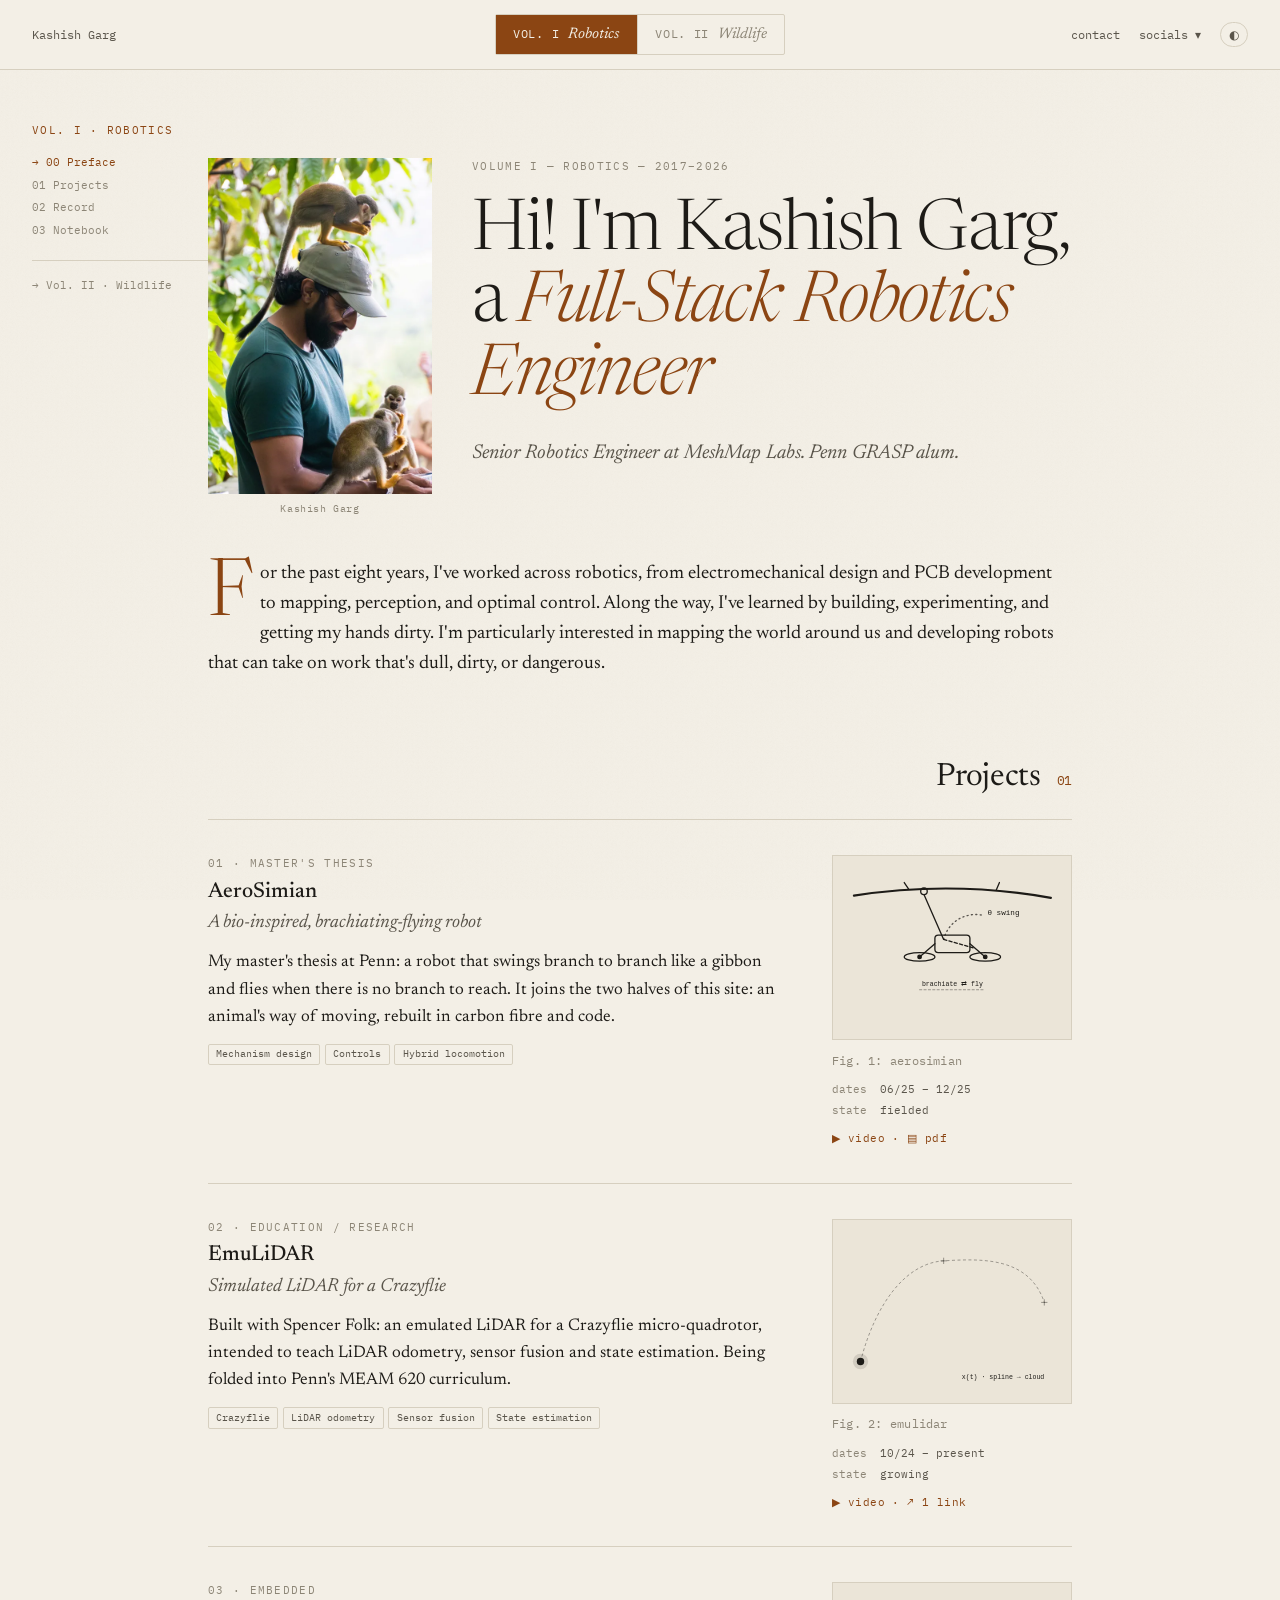
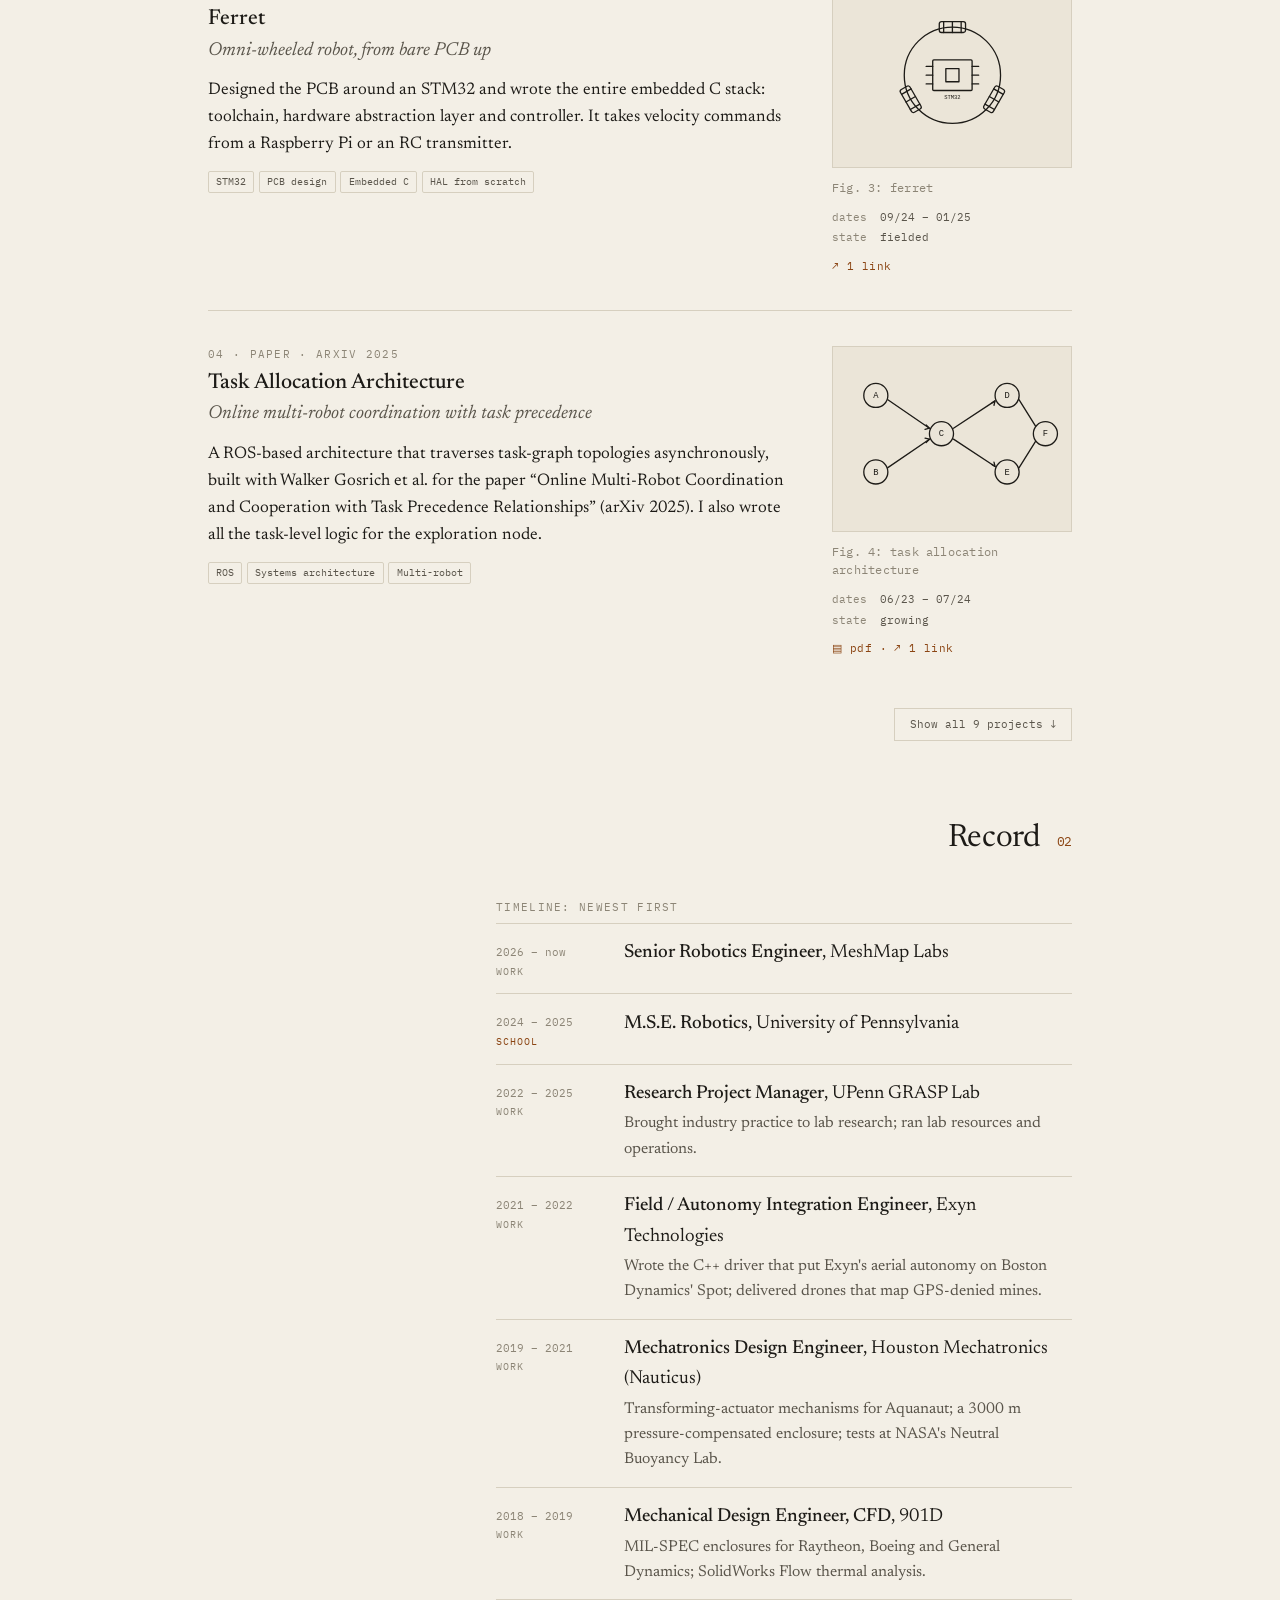
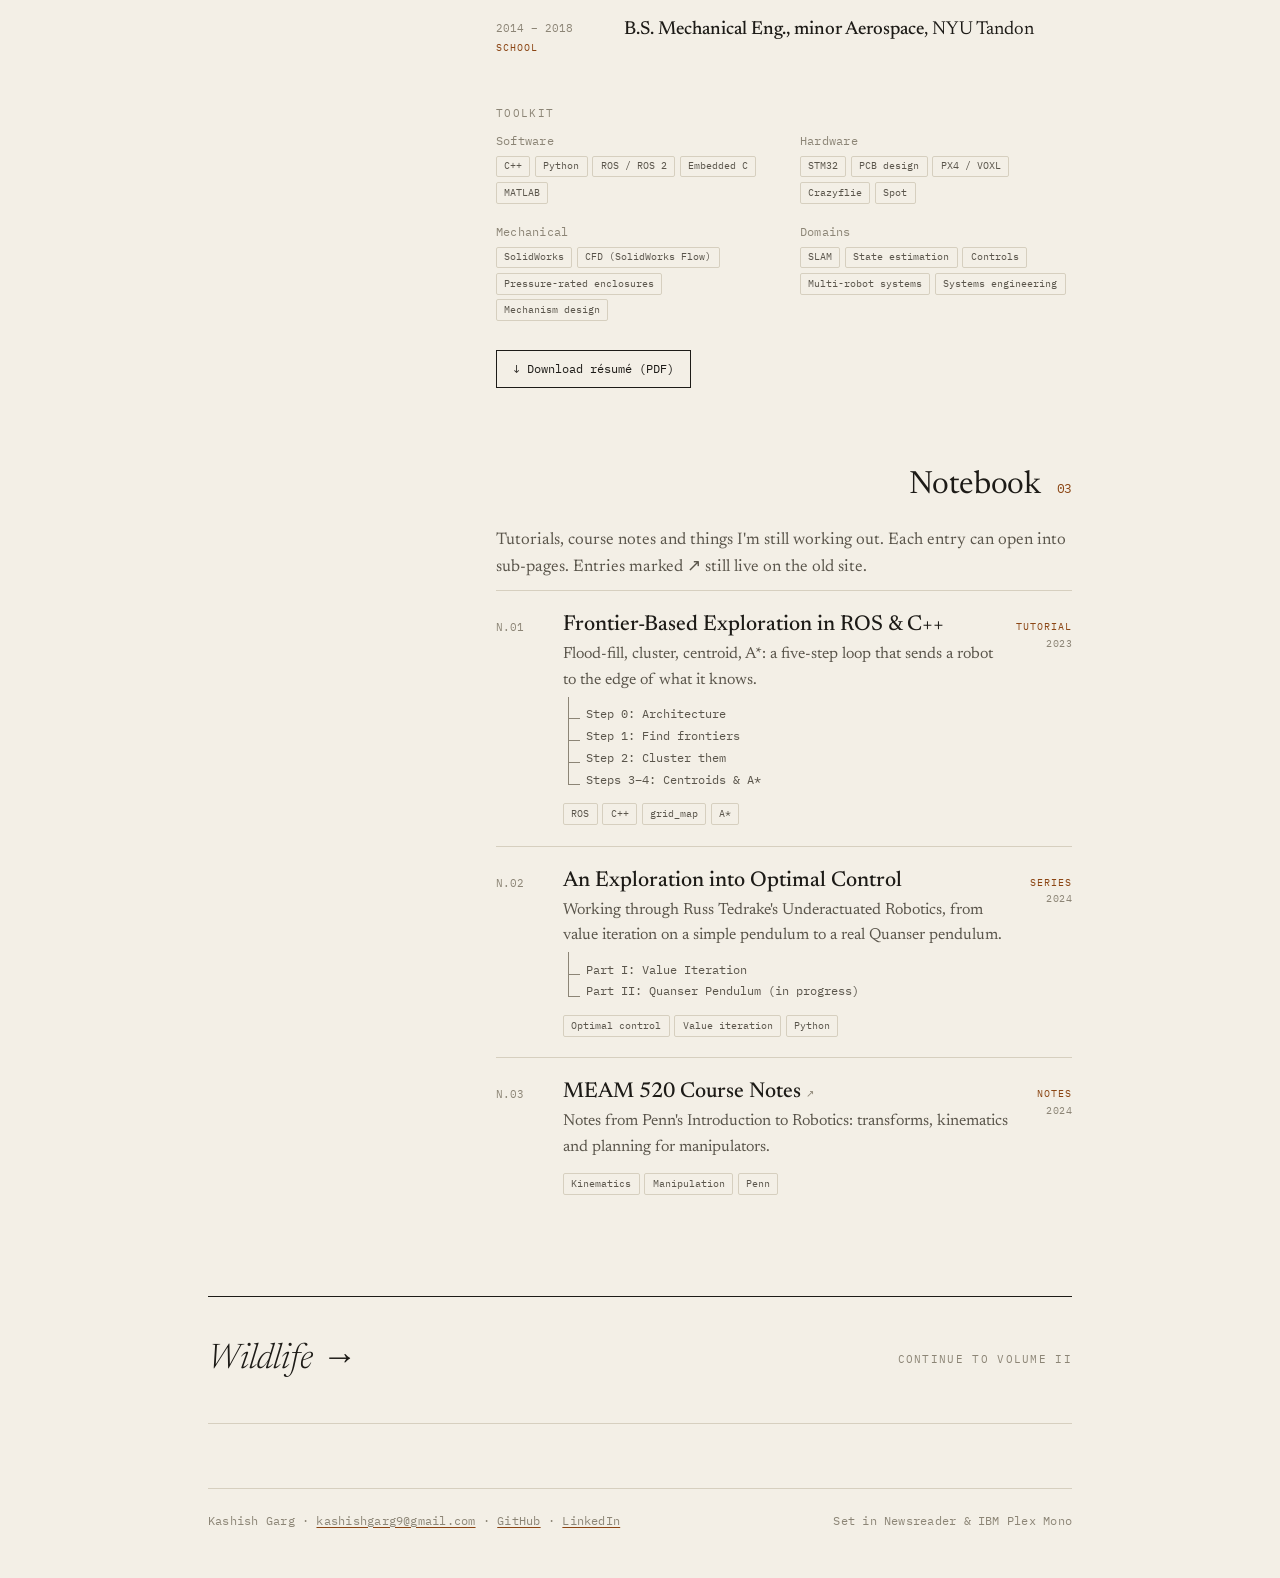
==== index.html @ 0d8c62fb "Add portfolio site Co-Authored-By: Claude Opus 5.5 <noreply@anthropic.com>" ====
<!doctype html>
<html lang="en">
<head>
<meta charset="utf-8">
<meta name="referrer" content="strict-origin-when-cross-origin">
<meta name="viewport" content="width=device-width, initial-scale=1">
<title>Kashish Garg</title>
<link rel="preconnect" href="https://fonts.googleapis.com">
<link href="https://fonts.googleapis.com/css2?family=Newsreader:ital,opsz,wght@0,6..72,300..600;1,6..72,300..500&family=IBM+Plex+Mono:wght@400;500&display=swap" rel="stylesheet">
<style>
:root{
  --paper:#f3efe6; --paper-2:#ebe5d8; --ink:#1d1b17; --ink-2:#5a554b; --ink-3:#8c8576; --rule:#d6cfbf;
  --brown:#8b4513; --teal:#113d3d; --acc:var(--brown);
  --serif:"Newsreader",Georgia,serif; --mono:"IBM Plex Mono",ui-monospace,monospace;
  --col:36rem; --margin:15rem;
}
@media (prefers-color-scheme:dark){:root:not([data-theme="light"]){
  --paper:#16150f; --paper-2:#1e1c16; --ink:#ebe5d6; --ink-2:#b0a894; --ink-3:#7a7362; --rule:#2f2c23; --brown:#c98a55; --teal:#2f7471;}}
:root[data-theme="dark"]{--paper:#16150f; --paper-2:#1e1c16; --ink:#ebe5d6; --ink-2:#b0a894; --ink-3:#7a7362; --rule:#2f2c23; --brown:#c98a55; --teal:#2f7471;}
body[data-vol="wildlife"]{--acc:var(--teal)}
*{box-sizing:border-box;margin:0;padding:0}
body{background:var(--paper);color:var(--ink);font-family:var(--serif);font-size:1.18rem;line-height:1.6;-webkit-font-smoothing:antialiased}
body::before{content:"";position:fixed;inset:0;pointer-events:none;opacity:.35;mix-blend-mode:multiply;z-index:0;
  background-image:url("data:image/svg+xml,%3Csvg xmlns='http://www.w3.org/2000/svg' width='160' height='160'%3E%3Cfilter id='n'%3E%3CfeTurbulence baseFrequency='.8' numOctaves='3'/%3E%3CfeColorMatrix values='0 0 0 0 .4 0 0 0 0 .35 0 0 0 0 .25 0 0 0 .12 0'/%3E%3C/filter%3E%3Crect width='100%25' height='100%25' filter='url(%23n)'/%3E%3C/svg%3E")}
a{color:inherit;text-decoration-color:var(--acc);text-underline-offset:.18em;text-decoration-thickness:1px}
a:hover{color:var(--acc)}
button{font:inherit;color:inherit}
.mono{font-family:var(--mono);font-size:.72rem;letter-spacing:.02em;color:var(--ink-3)}
.cap{font-family:var(--mono);font-size:.68rem;text-transform:uppercase;letter-spacing:.12em;color:var(--ink-3)}

/* masthead + volume switch */
.mast{position:sticky;top:0;z-index:10;background:var(--paper);display:grid;grid-template-columns:1fr auto 1fr;align-items:center;padding:.9rem 2rem;border-bottom:1px solid var(--rule);font-family:var(--mono);font-size:.72rem;color:var(--ink-2)}
.mast .r{justify-self:end;display:flex;gap:1.2rem;align-items:center}
.mast a{text-decoration:none}
.vols{display:flex;border:1px solid var(--rule);border-radius:2px}
.vols button{background:none;border:0;cursor:pointer;padding:.45rem 1.1rem;font-family:var(--mono);font-size:.72rem;letter-spacing:.06em;color:var(--ink-3);display:flex;gap:.55rem;align-items:baseline}
.vols button+button{border-left:1px solid var(--rule)}
.vols button i{font-family:var(--serif);font-style:italic;font-size:.95rem;letter-spacing:0}
.vols button.on[data-v="robotics"]{background:var(--brown);color:var(--paper)}
.vols button.on[data-v="wildlife"]{background:var(--teal);color:var(--paper)}
.socials{position:relative}
.socials summary{list-style:none;cursor:pointer;user-select:none}
.socials summary::-webkit-details-marker{display:none}
.socials summary i{font-style:normal;display:inline-block;transition:transform .2s}
.socials[open] summary i{transform:rotate(180deg)}
.socials summary:hover,.socials[open] summary{color:var(--acc)}
.socials .menu{position:absolute;right:0;top:calc(100% + .7rem);min-width:10.5rem;background:var(--paper);border:1px solid var(--ink);box-shadow:3px 3px 0 var(--acc);padding:.3rem 0;z-index:20;animation:drop .16s ease-out}
.socials .menu a{display:flex;justify-content:space-between;gap:1rem;padding:.45rem .9rem;color:var(--ink-2)}
.socials .menu a span{color:var(--acc)}
.sociaeightenu a:hover{background:var(--paper-2);color:var(--ink)}
@keyframes drop{from{opacity:0;transform:translateY(-4px)}to{opacity:1;transform:none}}
.theme{background:none;border:1px solid var(--rule);color:var(--ink-2);padding:.15rem .5rem;border-radius:99px;cursor:pointer}

/* page: each volume is its own grid.
   Vol. II (wildlife) is left-anchored:  [ · | column | margin | · ]
   Vol. I (robotics) mirrors it:         [ · | margin | column | · ]
   On ultra-wide screens the two sit side by side as a spread (see the min-width:2400px block). */
.page{position:relative;z-index:1}
.vol{display:grid;column-gap:3rem;padding:0 2rem;align-content:start}
.vol.w{--acc:var(--teal);grid-template-columns:1fr var(--col) var(--margin) 1fr}
.vol.r{--acc:var(--brown);grid-template-columns:1fr var(--margin) var(--col) 1fr}
.vol.w>*{grid-column:2}
.vol.r>*{grid-column:3}
.vol>.wide{grid-column:2 / 4}
body[data-vol="robotics"] .vol.w, body[data-vol="wildlife"] .vol.r{display:none}
.colw{max-width:var(--col)}
/* mirroring for Vol. I */
.vol.r .hero{text-align:right}
.vol.r .hero .dek{margin-left:auto}
.vol.r .hero .meta{justify-content:flex-end}
.vol.r h2{flex-direction:row-reverse}
.vol.r .sn{left:auto;right:calc(100% + 3rem);text-align:right}
.vol.r .colw{margin-left:auto}
.vol.r .toggle-more{display:block;margin-left:auto}
.vol.r .cross{flex-direction:row-reverse}
.spread-label{display:none}

.toc{position:fixed;top:7.5rem;width:11rem;font-family:var(--mono);font-size:.7rem;line-height:2;color:var(--ink-3);z-index:2}
.toc-r{--acc:var(--brown);left:2rem}
.toc-w{--acc:var(--teal);left:2rem}
body[data-vol="robotics"] .toc-w, body[data-vol="wildlife"] .toc-r{display:none}
.toc .cap{margin-bottom:.6rem;color:var(--acc)}
.toc a{text-decoration:none;display:block}
.toc a.on{color:var(--acc)}
.toc a.on::before{content:"→ "}
.toc .alt{margin-top:1.2rem;padding-top:.8rem;border-top:1px solid var(--rule)}

header.hero{padding:5.5rem 0 2.6rem}
.hero h1{font-weight:300;font-size:clamp(2.6rem,5.6vw,4.4rem);line-height:1.03;letter-spacing:-.02em}
.hero h1 em{font-style:italic;color:var(--acc)}
.hero .dek{margin-top:1.4rem;color:var(--ink-2);font-size:1.25rem;font-style:italic;max-width:32rem}
.hero .meta{margin-top:1.8rem;display:flex;gap:.4rem 2rem;flex-wrap:wrap}
.vol .hero .dek{max-width:none}
/* Wildlife emblem: transparent ink drawing; inverted to light ink in dark mode */
.hero.has-mark{display:grid;grid-template-columns:minmax(0,1fr) 14rem;column-gap:2.5rem;align-items:end}
.hero.has-mark>*{grid-column:1}
.hero .mark{grid-column:2;grid-row:1 / span 5;align-self:center;display:flex;flex-direction:column;align-items:center;gap:.4rem;text-decoration:none}
.hero .mark img{display:block;width:100%;height:auto;transition:transform .5s cubic-bezier(.2,.8,.2,1)}
.hero .mark:hover img{transform:translateY(-4px) rotate(-1.5deg)}
/* Vol. I mirrors it: portrait on the left */
.vol.r .hero.has-mark{grid-template-columns:14rem minmax(0,1fr)}
.vol.r .hero.has-mark>*{grid-column:2}
.vol.r .hero .mark{grid-column:1}
.vol.r .hero .mark:hover img{transform:translateY(-4px) rotate(1.5deg)}
/* Hug the portrait so the image→text gap matches Vol. II (right-aligned text left a wide hole) */
.vol.r .hero.has-mark{text-align:left}
.vol.r .hero.has-mark .meta{justify-content:flex-start}
.vol.r .hero.has-mark .dek{margin-left:0}
.hero .mark .portrait{width:100%;aspect-ratio:560/840;object-fit:cover}
.hero .mark span{font-family:var(--mono);font-size:.64rem;letter-spacing:.06em;color:var(--ink-3)}
.hero .mark:hover span{color:var(--acc)}
/* dark mode swaps in the light-on-black render (black baked out to transparency) */
.hero .mark .m-dark{display:none}
:root[data-theme="dark"] .hero .mark .m-light{display:none}
:root[data-theme="dark"] .hero .mark .m-dark{display:block}
@media (prefers-color-scheme:dark){
  :root:not([data-theme="light"]) .hero .mark .m-light{display:none}
  :root:not([data-theme="light"]) .hero .mark .m-dark{display:block}}

section{padding-top:4.5rem}
h2{font-weight:400;font-size:2rem;letter-spacing:-.01em;margin-bottom:1rem;display:flex;gap:1rem;align-items:baseline}
h2 .n{font-family:var(--mono);font-size:.8rem;color:var(--acc)}
h3{font-weight:500;font-size:1.35rem;line-height:1.25}
.intro{color:var(--ink-2);font-size:1.05rem;max-width:var(--col);margin-bottom:.6rem}
.lede::first-letter{float:left;font-size:4.2em;line-height:.82;padding:.06em .08em 0 0;font-weight:300;color:var(--acc)}
.sn-wrap{position:relative}
.sn-wrap+.sn-wrap{margin-top:1rem}
.sn{position:absolute;left:calc(100% + 3rem);top:.3rem;width:var(--margin);font-family:var(--mono);font-size:.7rem;line-height:1.55;color:var(--ink-2)}
.sn b{color:var(--acc);font-weight:500}
sup.r{font-family:var(--mono);font-size:.62rem;color:var(--acc);margin-left:1px}

/* projects */
.entry{display:grid;grid-template-columns:var(--col) var(--margin);column-gap:3rem;padding:2.2rem 0;border-top:1px solid var(--rule)}
.entry .fig{color:var(--ink);background:var(--paper-2);border:1px solid var(--rule);padding:.6rem;aspect-ratio:10/7}
.entry .fig svg{width:100%;height:100%}
.entry .sub{font-style:italic;color:var(--ink-2);margin:.15rem 0 .7rem}
.entry p{font-size:1.06rem}
.chips{display:flex;flex-wrap:wrap;gap:.3rem;margin-top:.8rem}
.chips span{font-family:var(--mono);font-size:.64rem;border:1px solid var(--rule);padding:.1rem .45rem;border-radius:2px;color:var(--ink-2)}
.entry .side{display:flex;flex-direction:column;gap:.7rem}
dl.kv{font-family:var(--mono);font-size:.68rem;display:grid;grid-template-columns:auto 1fr;gap:.2rem .8rem;color:var(--ink-2)}
dl.kv dt{color:var(--ink-3)}
.more{display:none}
.entries.collapsed .entry:nth-child(n+5){display:none}
.toggle-more{margin-top:1rem;background:none;border:1px solid var(--rule);padding:.4rem .9rem;cursor:pointer;font-family:var(--mono);font-size:.7rem;color:var(--ink-2)}
.toggle-more:hover{border-color:var(--acc);color:var(--acc)}


/* project split view */
.proj{display:grid;grid-template-columns:minmax(0,1fr) 0fr;column-gap:0;transition:grid-template-columns .45s cubic-bezier(.2,.8,.2,1),column-gap .45s}
.entry{cursor:pointer;position:relative;transition:padding .3s}
.entry:hover h3{color:var(--acc)}
.entry:focus-visible{outline:2px solid var(--acc);outline-offset:4px}
.has{font-family:var(--mono);font-size:.66rem;color:var(--acc);letter-spacing:.04em}
.open-hint{font-family:var(--mono);font-size:.64rem;color:var(--ink-3);margin-top:.9rem;opacity:0;transition:opacity .2s}
.entry:hover .open-hint{opacity:1}
.viewer{display:none}
/* expand into the right gutter, never the left one where the fixed TOC sits */
section.split{grid-column:2 / 5 !important}
.split .proj{grid-template-columns:21rem minmax(0,1fr);column-gap:3rem}
.split .entries .entry{display:block!important;grid-template-columns:none;padding:.95rem 0 .95rem 1rem;border-left:2px solid transparent;margin-left:-1rem}
.split .entry .side,.split .entry p,.split .entry .chips,.split .entry .open-hint{display:none}
.split .entry h3{font-size:1.08rem}
.split .entry .sub{font-size:.95rem;margin:.05rem 0 0}
.split .entry.on{border-left-color:var(--acc);background:linear-gradient(90deg,var(--paper-2),transparent 85%)}
.split .entry.on h3{color:var(--acc)}
.split .entry.on p{display:block;font-size:.95rem;margin-top:.6rem;color:var(--ink-2)}
.split + .toggle-more,.split .toggle-more{display:none}
.split .viewer{display:block;position:sticky;top:5rem;align-self:start;max-height:calc(100vh - 6rem);overflow:auto;animation:slidein .45s cubic-bezier(.2,.8,.2,1)}
@keyframes slidein{from{opacity:0;transform:translateX(2rem)}to{opacity:1;transform:none}}
.v-head{display:flex;justify-content:space-between;align-items:flex-start;gap:1rem;padding-bottom:.8rem;border-bottom:1px solid var(--ink)}
.v-head h3{font-size:1.9rem;font-weight:300;letter-spacing:-.01em;margin-top:.2rem}
.v-x{background:none;border:1px solid var(--rule);cursor:pointer;font-family:var(--mono);font-size:.68rem;color:var(--ink-2);padding:.3rem .7rem;white-space:nowrap}
.v-x:hover{border-color:var(--acc);color:var(--acc)}
.v-tabs{display:flex;gap:.3rem;margin:1rem 0 .6rem}
.v-tabs button{background:none;border:1px solid var(--rule);padding:.25rem .8rem;cursor:pointer;font-family:var(--mono);font-size:.68rem;color:var(--ink-2)}
.v-tabs button.on{background:var(--acc);border-color:var(--acc);color:var(--paper)}
.v-frame{margin-top:1rem;background:#0d0c0a;border:1px solid var(--rule);aspect-ratio:16/9;position:relative}
.v-frame.doc{aspect-ratio:auto;height:min(78vh,62rem);background:var(--paper-2)}
.v-frame iframe{position:absolute;inset:0;width:100%;height:100%;border:0}
.v-poster{position:absolute;inset:0;background-size:cover;background-position:center;display:flex;align-items:center;justify-content:center;text-decoration:none}
.v-poster span{font-family:var(--mono);font-size:.75rem;background:rgba(0,0,0,.75);color:#fff;padding:.6rem 1rem}
.v-poster:hover span{background:var(--acc)}
.v-cap{display:flex;justify-content:space-between;gap:1rem;margin-top:.5rem}
.v-cap a{white-space:nowrap}
.v-fig{margin-top:1rem;background:var(--paper-2);border:1px solid var(--rule);padding:2rem;color:var(--ink);aspect-ratio:16/10}
.v-fig svg{width:100%;height:100%}
.v-empty{font-style:italic;color:var(--ink-3);font-size:1rem;margin-top:.6rem}
.v-links{display:flex;flex-wrap:wrap;gap:.4rem;margin-top:1.2rem}
.v-links a{font-family:var(--mono);font-size:.7rem;text-decoration:none;border:1px solid var(--ink);padding:.35rem .8rem}
.v-links a:hover{background:var(--ink);color:var(--paper)}
.v-meta{margin-top:1.2rem;display:grid;grid-template-columns:repeat(3,minmax(0,1fr));gap:1rem;border-top:1px solid var(--rule);padding-top:.8rem}
.v-meta .chips{margin-top:.3rem}
.v-nav{display:flex;justify-content:space-between;margin-top:1.4rem;padding-top:.8rem;border-top:1px solid var(--rule)}
.v-nav button{background:none;border:0;cursor:pointer;font-family:var(--mono);font-size:.7rem;color:var(--ink-2)}
.v-nav button:hover{color:var(--acc)}
/* project figures: photo variant + hover animation */
.entry .fig{transition:border-color .3s}
.entry:hover .fig{border-color:var(--acc)}
.v-photo{margin-top:1.4rem}
.v-photo img{display:block;width:100%;max-width:34rem;margin:0 auto}
.fig svg *,.v-fig svg *{transition:stroke .3s,fill .3s,fill-opacity .3s,opacity .3s}
.fig svg [class*="k-"],.v-fig svg [class*="k-"]{transform-box:view-box}
.fig svg .k-rotor,.v-fig svg .k-rotor,.fig svg .k-cloud,.v-fig svg .k-cloud{transform-box:fill-box;transform-origin:center}
.fig svg .k-fly,.v-fig svg .k-fly{transform-origin:0 0;offset-distance:0%}
.fig svg .ov,.v-fig svg .ov{opacity:0}
:is(.entry:hover .fig,.entry:focus-visible .fig,.v-fig) .a{stroke:var(--acc)}
:is(.entry:hover .fig,.entry:focus-visible .fig,.v-fig) .af{fill:var(--acc)}
:is(.entry:hover .fig,.entry:focus-visible .fig,.v-fig) .ov{opacity:1}
:is(.entry:hover .fig,.entry:focus-visible .fig,.v-fig) .rays{opacity:1}
:is(.entry:hover .fig,.entry:focus-visible .fig,.v-fig) .k-swing{animation:k-swing 1.8s ease-in-out infinite alternate}
:is(.entry:hover .fig,.entry:focus-visible .fig,.v-fig) .k-spin{animation:k-spin 6s linear infinite}
:is(.entry:hover .fig,.entry:focus-visible .fig,.v-fig) .k-bob{animation:k-bob 1.3s ease-in-out infinite alternate}
:is(.entry:hover .fig,.entry:focus-visible .fig,.v-fig) .k-rotor{animation:k-rotor .12s linear infinite alternate}
:is(.entry:hover .fig,.entry:focus-visible .fig,.v-fig) .k-march{animation:k-march .9s linear infinite}
:is(.entry:hover .fig,.entry:focus-visible .fig,.v-fig) .k-draw{stroke-dasharray:var(--len);animation:k-draw .8s ease-out var(--d,0s) both}
:is(.entry:hover .fig,.entry:focus-visible .fig,.v-fig) .k-node{animation:k-node .3s ease var(--d,0s) both}
:is(.entry:hover .fig,.entry:focus-visible .fig,.v-fig) .k-pulse{animation:k-pulse .9s ease-in-out var(--d,0s) infinite alternate}
:is(.entry:hover .fig,.entry:focus-visible .fig,.v-fig) .k-step{animation:k-step .9s ease-in-out var(--d,0s) infinite alternate}
:is(.entry:hover .fig,.entry:focus-visible .fig,.v-fig) .k-curl{animation:k-curl 1.6s ease-in-out var(--d,0s) infinite alternate}
:is(.entry:hover .fig,.entry:focus-visible .fig,.v-fig) .k-fly{animation:k-fly 4.5s cubic-bezier(.45,.05,.55,.95) infinite}
:is(.entry:hover .fig,.entry:focus-visible .fig,.v-fig) .k-trace{stroke-dasharray:100;animation:k-trace 4.5s cubic-bezier(.45,.05,.55,.95) infinite}
:is(.entry:hover .fig,.entry:focus-visible .fig,.v-fig) .k-cloud{animation:k-cloud 4.5s ease-out var(--d,0s) infinite both}
@keyframes k-swing{from{transform:rotate(-11deg)}to{transform:rotate(11deg)}}
@keyframes k-spin{to{transform:rotate(360deg)}}
@keyframes k-bob{from{transform:translateY(3px)}to{transform:translateY(-5px)}}
@keyframes k-rotor{from{transform:scaleX(1)}to{transform:scaleX(.4)}}
@keyframes k-march{to{stroke-dashoffset:-20}}
@keyframes k-draw{from{stroke-dashoffset:var(--len)}to{stroke-dashoffset:0}}
@keyframes k-node{to{fill:var(--acc);fill-opacity:.16}}
@keyframes k-pulse{from{fill-opacity:.2}to{fill-opacity:.95}}
@keyframes k-step{from{transform:rotate(-13deg)}to{transform:rotate(13deg)}}
@keyframes k-fly{0%{offset-distance:0%}48%,100%{offset-distance:100%}}
@keyframes k-trace{0%{stroke-dashoffset:100;opacity:1}48%,90%{stroke-dashoffset:0;opacity:1}100%{stroke-dashoffset:0;opacity:0}}
@keyframes k-cloud{0%,50%{opacity:0;transform:scale(.4)}58%,90%{opacity:1;transform:scale(1)}100%{opacity:0;transform:scale(1)}}
@keyframes k-curl{0%,15%{transform:scaleY(1)}70%,100%{transform:scaleY(.5)}}
@media (prefers-reduced-motion:reduce){.fig svg [class*="k-"],.v-fig svg [class*="k-"]{animation:none!important}}

/* record */
.cv{list-style:none}
.cv li{border-top:1px solid var(--rule)}
.cv .row{display:grid;grid-template-columns:7rem 1fr;gap:1rem;padding:.9rem .6rem .9rem 0;text-decoration:none;color:inherit;transition:background .15s,padding .2s}
.cv a.row{cursor:none}
.cv a.row:hover{background:var(--paper-2);padding-left:.6rem;padding-right:0}
.cv a.row:hover b{color:var(--acc)}
.cv a.row:focus-visible{outline:2px solid var(--acc);outline-offset:2px}
.go{position:fixed;left:0;top:0;z-index:30;pointer-events:none;opacity:0;transition:opacity .12s;
  --acc:var(--brown);margin:-1.05rem 0 0 1.1rem;padding:.42rem .75rem;background:var(--paper);color:var(--ink);border:1px solid var(--ink);
  box-shadow:3px 3px 0 var(--acc);font-family:var(--mono);font-size:.68rem;letter-spacing:.06em;text-transform:uppercase;white-space:nowrap}
.go b{color:var(--acc);font-weight:500;margin-left:.35rem}
.go.on{opacity:1}
@media (hover:none){.go{display:none}.cv a.row{cursor:pointer}}
.cv .w{font-family:var(--mono);font-size:.7rem;color:var(--ink-3);padding-top:.35rem}
.cv .tt{display:block;font-size:.6rem;text-transform:uppercase;letter-spacing:.1em;margin-top:.1rem}
.cv li.school .tt{color:var(--acc)}
.cv b{font-weight:500}
.cv p{font-size:.98rem;color:var(--ink-2);margin-top:.15rem}
.cv-h{margin:2.2rem 0 .4rem}
.skills{display:grid;grid-template-columns:repeat(2,minmax(0,1fr));gap:1.2rem 2rem;margin-top:.6rem}
.skills .chips{margin-top:.35rem}
.dl{display:inline-flex;gap:.6rem;align-items:center;margin-top:1.8rem;font-family:var(--mono);font-size:.72rem;text-decoration:none;border:1px solid var(--ink);padding:.55rem 1rem}
.dl:hover{background:var(--ink);color:var(--paper)}

/* notebook */
.notes{list-style:none;counter-reset:n}
.note{padding:1.3rem 0;border-top:1px solid var(--rule);display:grid;grid-template-columns:3.2rem minmax(0,1fr) auto;gap:0 1rem}
.note .no{font-family:var(--mono);font-size:.7rem;color:var(--ink-3);padding-top:.45rem}
.note h3 a{text-decoration:none}
.note h3 a:hover{text-decoration:underline}
.note .dek{font-size:1rem;color:var(--ink-2);margin-top:.2rem}
.note .k{font-family:var(--mono);font-size:.64rem;text-transform:uppercase;letter-spacing:.1em;color:var(--acc);text-align:right;padding-top:.45rem;white-space:nowrap}
.note .k span{display:block;color:var(--ink-3);letter-spacing:.04em}
.note.draft h3{color:var(--ink-3)}
.note.draft .k{color:var(--ink-3)}
.sublinks{list-style:none;margin-top:.6rem;font-family:var(--mono);font-size:.72rem;line-height:1.9}
.sublinks li{padding-left:1.4rem;position:relative;color:var(--ink-2)}
.sublinks li::before{content:"";position:absolute;left:.3rem;top:-.4rem;height:1.35rem;width:.7rem;border-left:1px solid var(--ink-3);border-bottom:1px solid var(--ink-3)}
.sublinks a{text-decoration:none}
.sublinks a:hover{text-decoration:underline}
.ext{font-size:.62rem;color:var(--ink-3);margin-left:.3rem}

/* highlights subsections + video */
.subsec{font-weight:400;font-size:1.35rem;margin:2rem 0 .2rem;display:flex;gap:.7rem;align-items:baseline}
.subsec .n{font-family:var(--mono);font-size:.7rem;color:var(--acc)}
.vol.r .subsec{flex-direction:row-reverse}
.vids{display:grid;gap:1rem;margin:1rem 0 1.4rem}
.vids.two{grid-template-columns:1fr 1fr}
.vid{margin:0}
.vposter,.vframe{position:relative;display:block;width:100%;aspect-ratio:16/9;padding:0;border:0;background:#0d0c0a;overflow:hidden}
.vposter{cursor:pointer}
.vposter img{width:100%;height:100%;object-fit:cover;display:block;transition:transform .5s ease,opacity .3s}
.vposter:hover img{transform:scale(1.03);opacity:.9}
.vposter .play{position:absolute;left:50%;top:50%;transform:translate(-50%,-50%);width:4.2rem;height:4.2rem;border-radius:50%;background:var(--paper);color:var(--acc);display:flex;align-items:center;justify-content:center;font-size:1.3rem;padding-left:.25rem;box-shadow:0 6px 24px rgba(0,0,0,.35);transition:transform .2s,background .2s,color .2s}
.vposter:hover .play{transform:translate(-50%,-50%) scale(1.08);background:var(--acc);color:var(--paper)}
.vposter:focus-visible{outline:2px solid var(--acc);outline-offset:3px}
.vframe iframe{position:absolute;inset:0;width:100%;height:100%;border:0}
.vid figcaption{display:flex;justify-content:space-between;gap:1rem;padding-top:.55rem;border-top:1px solid var(--rule);margin-top:.55rem}
.vid figcaption .t{font-style:italic;font-size:1rem}
.vid figcaption a{text-decoration:none}

/* plates */
.plate{margin:2.4rem 0}
.plate img{width:100%;display:block;cursor:zoom-in;background:var(--paper-2)}
.plate figcaption{display:flex;justify-content:space-between;gap:1rem;padding-top:.55rem;border-top:1px solid var(--rule);margin-top:.55rem}
.plate figcaption .t{font-style:italic;font-size:1rem}
.plate figcaption .t i{color:var(--ink-3)}
.exif{font-family:var(--mono);font-size:.64rem;color:var(--ink-3);text-align:right;line-height:1.5}
.pair{display:grid;grid-template-columns:1fr 1fr;gap:1rem}
.trio{display:grid;grid-template-columns:2fr 1fr;gap:1rem}
.trio>div{display:grid;gap:1rem}
.trio img,.pair img{height:100%;object-fit:cover}

/* ledger */
.ledger-bar{display:flex;justify-content:space-between;align-items:center;gap:1rem;flex-wrap:wrap;margin-top:.6rem}
.seg{display:flex;gap:.3rem}
.seg button{background:none;border:1px solid var(--rule);padding:.2rem .7rem;cursor:pointer;font-family:var(--mono);font-size:.66rem;color:var(--ink-2)}
.seg button.on{background:var(--acc);border-color:var(--acc);color:var(--paper)}
.ledger{width:100%;border-collapse:collapse;font-size:1rem;margin-top:1rem}
.ledger td,.ledger th{padding:.45rem .4rem;border-bottom:1px solid var(--rule);text-align:left;vertical-align:baseline}
.ledger th{font-family:var(--mono);font-weight:400;font-size:.64rem;letter-spacing:.1em;text-transform:uppercase;color:var(--ink-3)}
.ledger td.n{font-family:var(--mono);font-size:.7rem;color:var(--ink-3);width:2.6rem}
.ledger td.l{font-style:italic;color:var(--ink-2)}
.ledger td.d{font-family:var(--mono);font-size:.66rem;color:var(--ink-3);white-space:nowrap}
.ledger tbody tr{cursor:pointer}
.ledger tbody tr:hover td{background:var(--paper-2)}
.peek{position:fixed;pointer-events:none;width:220px;border:6px solid var(--paper);box-shadow:0 10px 30px rgba(0,0,0,.25);opacity:0;transition:opacity .12s;z-index:20}
.peek.on{opacity:1}

/* gear */
.gear-h{margin:2rem 0 .2rem}
.gear{border-top:1px solid var(--ink);margin-top:.4rem}
.item{display:grid;grid-template-columns:minmax(0,1fr) 12rem;gap:.4rem 2rem;padding:1.2rem 0;border-bottom:1px solid var(--rule)}
.item h3{font-size:1.2rem}
.item .spec{font-family:var(--mono);font-size:.68rem;color:var(--ink-3);margin-top:.15rem}
.item p{font-size:1rem;color:var(--ink-2);margin-top:.45rem}
.item .use{font-family:var(--mono);font-size:.66rem;color:var(--ink-2)}
.bar{height:6px;background:var(--paper-2);margin:.35rem 0 .45rem;border:1px solid var(--rule)}
.bar i{display:block;height:100%;background:var(--acc)}
.item details{grid-column:1/-1;font-family:var(--mono);font-size:.66rem;color:var(--ink-3)}
.item summary{cursor:pointer;list-style:none}
.item summary::before{content:"+ "}
.item details[open] summary::before{content:"− "}
.item details div{margin-top:.4rem;line-height:1.8;color:var(--ink-2)}
.use .new{font-family:var(--mono);font-size:.6rem;text-transform:uppercase;letter-spacing:.1em;background:var(--acc);color:var(--paper);padding:.05rem .35rem;margin-right:.3rem}
.retired .item{opacity:.6}
.kn{display:inline-flex;align-items:center;justify-content:center;width:1.25rem;height:1.25rem;border-radius:50%;background:var(--acc);color:var(--paper);font-family:var(--mono);font-size:.62rem;margin-right:.5rem;vertical-align:.12rem}
.item{scroll-margin-top:6rem;transition:background .6s}
.item.flash{animation:flash 1.4s ease}
@keyframes flash{0%,40%{background:var(--paper-2)}100%{background:transparent}}

/* backpack figure */
.pack{display:grid;grid-template-columns:minmax(0,var(--col)) var(--margin);column-gap:3rem;margin:.6rem 0 1rem;align-items:center}
.pack-intro{font-style:italic;color:var(--ink-2);font-size:1.02rem;line-height:1.45;margin-bottom:.8rem}
.pack-art{background:var(--paper-2);border:1px solid var(--rule);padding:1rem}
.pack-art svg{display:block;width:100%;height:auto}
.pack .it{cursor:pointer;transition:opacity .2s}
.pack .it .hl{transition:stroke .15s,stroke-width .15s}
.pack.focus .it:not(.on){opacity:.35}
.pack .it.on .hl{stroke:var(--acc);stroke-width:4}
.pack .it.bag{cursor:default}
.pack .it.bag.on .hl{stroke-width:5}
.pack .badge{cursor:pointer}
.pack .badge circle{fill:var(--acc);stroke:var(--paper);stroke-width:2}
.pack .badge text{fill:var(--paper)}
.pack.focus .badge:not(.on){opacity:.35}
.pack-key{list-style:none;font-size:1rem}
.pack-key li{display:flex;align-items:flex-start;padding:.5rem 0;border-bottom:1px solid var(--rule);cursor:default;line-height:1.3;transition:color .15s}
.pack-key li .kn{flex:none;margin-top:.1rem}
.pack-key b{font-weight:500;display:block;font-size:1rem}
.pack-key .ks{display:block;font-family:var(--mono);font-size:.62rem;color:var(--ink-3);margin-top:.15rem}
.pack-key .kd{display:block;font-size:.88rem;color:var(--ink-2);margin-top:.15rem}
.pack-key li.on b{color:var(--acc)}

.cross{margin-top:5rem;padding:2.2rem 0;border-top:1px solid var(--ink);border-bottom:1px solid var(--rule);display:flex;justify-content:space-between;align-items:center;gap:1rem;cursor:pointer;text-decoration:none}
.cross b{font-weight:300;font-size:clamp(1.6rem,3vw,2.2rem);font-style:italic}
.cross:hover b{color:var(--acc)}
footer{width:calc(100% - 4rem);max-width:calc(var(--col) + var(--margin) + 3rem);margin:4rem auto 3rem;padding-top:1.4rem;border-top:1px solid var(--rule);display:flex;justify-content:space-between;flex-wrap:wrap;gap:1rem}

.lb{position:fixed;inset:0;background:rgba(20,18,14,.94);display:none;align-items:center;justify-content:center;flex-direction:column;z-index:50;padding:2rem;cursor:zoom-out}
.lb.on{display:flex}
.lb img{max-width:100%;max-height:82vh}
.lb .exif{color:#a39b88;text-align:center;margin-top:1rem}
.lb .t{color:#eee;font-style:italic;margin-top:.6rem}

@media (max-width:1180px){.toc{display:none!important}:root{--margin:13rem}
  .vol{column-gap:2rem}.vol.w{grid-template-columns:1fr minmax(0,var(--col)) var(--margin) 1fr}.vol.r{grid-template-columns:1fr var(--margin) minmax(0,var(--col)) 1fr}
  .vol.r .sn{right:calc(100% + 2rem)}}
/* ultra-wide: both volumes on one page, as a book spread */
@media (min-width:2400px){
  .page{display:grid;grid-template-columns:1fr 1fr}
  body[data-vol] .vol.r, body[data-vol] .vol.w{display:grid}
  .vol.r{grid-template-columns:1fr var(--margin) var(--col) 0;padding-right:1.5rem}
  .vol.w{grid-template-columns:0 var(--col) var(--margin) 1fr;padding-left:1.5rem;border-left:1px solid var(--rule)}
  body[data-vol] .toc-r, body[data-vol] .toc-w{display:block}
  .toc-w{top:calc(7.5rem + 11rem);padding-top:1.2rem;border-top:1px solid var(--rule)}
  .toc .alt,.cross,.mast .vols{display:none}
  .spread-label{display:flex;gap:2.4rem;font-family:var(--mono);font-size:.72rem;letter-spacing:.06em}
  .spread-label b{font-weight:400;color:var(--brown)} .spread-label b+b{color:var(--teal)}
  .page>footer{grid-column:1 / -1;max-width:none;width:calc(100% - 4rem)}
}
@media (max-width:860px){
  body{font-size:1.08rem}
  .cv .tt{display:inline;margin-left:.6rem}
  .mast{grid-template-columns:1fr auto;padding:.7rem 16px;row-gap:.6rem}
  .mast .vols{grid-column:1/-1;grid-row:2;justify-self:stretch}
  .vols button{flex:1;justify-content:center}
  .mast .r .hide-s{display:none}
  .vol.r,.vol.w{grid-template-columns:minmax(0,1fr);padding:0 16px}
  .vol.r>*,.vol.w>*,.vol>.wide{grid-column:1}
  .sn,.vol.r .sn{position:static;display:block;width:auto;margin:.6rem 0 0;padding-left:.8rem;border-left:2px solid var(--acc);text-align:left}
  .vol.r .hero{text-align:left}.vol.r .hero .meta{justify-content:flex-start}.vol.r h2{flex-direction:row}
  .vol.r .colw{margin-left:0}
  footer{width:calc(100% - 32px)}
  .entry{grid-template-columns:minmax(0,1fr);row-gap:1rem}
  .ledger td.d,.ledger th.d{display:none}
  .cv .row{grid-template-columns:1fr;gap:.2rem}
  .skills{grid-template-columns:1fr}
  .note{grid-template-columns:minmax(0,1fr)}
  .note .no{display:none}
  .note .k{text-align:left;order:-1;padding:0 0 .2rem}
  .note .k span{display:inline;margin-left:.6rem}
  .item{grid-template-columns:minmax(0,1fr)}
  section.split{grid-column:1 !important;padding-left:0}
  .split .proj{grid-template-columns:minmax(0,1fr)}
  .split .viewer{position:static;max-height:none;order:-1;margin-bottom:1.6rem}
  .v-meta{grid-template-columns:1fr}
  .v-frame.doc{height:70vh}
  .pack{grid-template-columns:minmax(0,1fr);row-gap:1rem}
  .vids.two{grid-template-columns:1fr}
  .hero.has-mark{grid-template-columns:minmax(0,1fr)}
  .hero .mark{grid-column:1;grid-row:auto;justify-self:start;width:7.5rem;margin-bottom:1.2rem;align-items:flex-start}
  .hero .mark span{display:none}
  .vol.r .hero.has-mark{grid-template-columns:minmax(0,1fr)}
  .vol.r .hero.has-mark>*,.vol.r .hero .mark{grid-column:1}
  .hero .mark .portrait{margin-top:1rem}
  .pack-art{padding:.5rem}
  .cv a::after{content:" ↗";color:var(--acc);font-family:var(--mono);font-size:.7rem}
  .go{display:none!important}
}
</style>
</head>
<body data-vol="robotics">
<div class="mast">
  <span>Kashish Garg</span>
  <div class="spread-label"><b>Vol. I · Robotics</b><b>Vol. II · Wildlife</b></div>
  <div class="vols" id="vols"><button data-v="robotics" class="on">VOL. I <i>Robotics</i></button><button data-v="wildlife">VOL. II <i>Wildlife</i></button></div>
  <span class="r"><a class="hide-s" href="mailto:kashishgarg9@gmail.com">contact</a>
    <details class="socials" id="socials"><summary>socials <i>▾</i></summary>
      <div class="menu">
        <a href="https://www.linkedin.com/in/kashishgarg/" target="_blank" rel="noopener">LinkedIn<span>↗</span></a>
        <a href="https://github.com/kashishkebab9" target="_blank" rel="noopener">GitHub<span>↗</span></a>
        <a href="https://www.instagram.com/gibbons_n_gargoyles/" target="_blank" rel="noopener">Instagram<span>↗</span></a>
        <a href="https://www.youtube.com/watch?v=HnbwmKj1JCw" target="_blank" rel="noopener">YouTube<span>↗</span></a>
      </div></details><button class="theme" id="tt" aria-label="Toggle theme">◐</button></span>
</div>

<nav class="toc toc-r" id="toc-r"></nav>
<nav class="toc toc-w" id="toc-w"></nav>

<main class="page">
<!-- ═══════════════ VOLUME I · ROBOTICS ═══════════════ -->
<div class="vol r">
  <header class="hero wide has-mark" id="r-intro">
    <a class="mark" href="https://www.linkedin.com/in/kashishgarg/" target="_blank" rel="noopener" aria-label="Kashish Garg on LinkedIn">
      <img class="portrait" src="assets/brand/monkeyland.webp" alt="Kashish Garg in a green T-shirt and cap, with a squirrel monkey perched on the cap and two more held in hand">
      <span>Kashish Garg</span></a>
    <div class="cap" style="margin-bottom:1.3rem">Volume I — Robotics — 2017–2026</div>
    <h1>Hi! I'm Kashish Garg, a <em> Full-Stack Robotics Engineer</em></h1>
    <p class="dek">Senior Robotics Engineer at MeshMap Labs. Penn GRASP alum.</p>
  </header>
  <div class="sn-wrap wide">
    <p class="lede">For the past eight years, I've worked across robotics, from electromechanical design and PCB development to mapping, perception, and optimal control. Along the way, I've learned by building, experimenting, and getting my hands dirty. I'm particularly interested in mapping the world around us and developing robots that can take on work that's dull, dirty, or dangerous.</p>
  </div>

  <section id="r-projects" class="wide">
    <h2><span class="n">01</span>Projects</h2>
    <div class="proj" id="proj">
      <div class="entries collapsed" id="projects"></div>
      <aside class="viewer" id="viewer" aria-live="polite"></aside>
    </div>
    <button class="toggle-more" id="more">Show all 9 projects ↓</button>
  </section>

  <section id="r-record" class="wide">
    <h2><span class="n">02</span>Record</h2>
    <div class="colw">
      <div class="cap cv-h">Timeline: newest first</div><ul class="cv" id="cv"></ul>
      <div class="cap cv-h">Toolkit</div><div class="skills" id="skills"></div>
      <a class="dl" href="#" onclick="alert('Placeholder: link your résumé PDF here.');return false">↓ Download résumé (PDF)</a>
    </div>
  </section>

  <section id="r-notebook" class="wide">
    <h2><span class="n">03</span>Notebook</h2>
    <div class="sn-wrap colw">
      <p class="intro">Tutorials, course notes and things I'm still working out. Each entry can open into sub-pages. Entries marked ↗ still live on the old site.</p>
    </div>
    <ol class="notes colw" id="notes"></ol>
  </section>

  <a class="cross wide" data-go="wildlife"><span class="cap">Continue to Volume II</span><b>Wildlife →</b></a>
</div>

<!-- ═══════════════ VOLUME II · WILDLIFE ═══════════════ -->
<div class="vol w">
  <header class="hero wide has-mark" id="w-intro">
    <a class="mark" href="https://www.instagram.com/gibbons_n_gargoyles/" target="_blank" rel="noopener" aria-label="gibbons_n_gargoyles on Instagram">
      <img class="m-light" src="assets/brand/gargoyle.webp" alt="Pen-and-ink drawing of a gibbon-faced gargoyle perched on a cathedral ledge">
      <img class="m-dark" src="assets/brand/gargoyle-dark.webp" alt="Pen-and-ink drawing of a gibbon-faced gargoyle perched on a cathedral ledge">
      <span>@gibbons_n_gargoyles</span></a>
    <div class="cap" style="margin-bottom:1.3rem">Volume II — Wildlife — 2025–2026</div>
    <h1>Wildlife Filmmaking and Photography, <em>in urban environments</em></h1>
    <p class="dek">Photographs and a running species log from Prospect Park, Central Park, the Bronx and wherever else I can bring a camera.</p>
    <div class="meta"><span class="mono" id="w-count"></span><span class="mono">◦ Sony α7R IV</span><span class="mono">◦ Brooklyn, NY</span></div>
  </header>
  <div class="sn-wrap wide">
    <p class="lede">This volume grew out of <i>FlockBog</i>, a website log I started to keep track of every bird I managed to frame. I began wildlife photography in October 2025 and I started filming in July 2026. I have gone birding and filming in Japan, China, and New Orleans, and yet, my favorite place is Prospect Park, a 10 minute walk from me! Check out my content here and on <a href="https://www.instagram.com/gibbons_n_gargoyles/" target="_blank" rel="noopener">Instagram</a>/<a href="https://www.youtube.com/@gibbons_n_gargoyles" target="_blank" rel="noopener">Youtube</a> with the handle @gibbons_n_gargoyles</p>
  </div>

  <section id="w-highlights" class="wide">
    <h2><span class="n">01</span>Highlights</h2>
    <div id="vid-wrap">
      <h3 class="subsec"><span class="n">a</span>Video</h3>
      <div class="vids" id="videos"></div>
    </div>
    <h3 class="subsec"><span class="n">b</span>Photography</h3>
    <div id="plates"></div>
  </section>

  <section id="w-gear" class="wide">
    <h2><span class="n">02</span>Gear</h2>
    <figure class="pack">
      <div class="pack-art" id="pack-art"></div>
      <figcaption>
        <p class="pack-intro">What goes into the field with me, packed the way it rides.</p>
        <ol class="pack-key" id="pack-key"></ol>
        <p class="mono" style="margin-top:.8rem">Hover a piece to find it in the bag.</p>
      </figcaption>
    </figure>
  </section>

  <section id="w-ledger">
    <h2><span class="n">03</span>Specimen ledger</h2>
    <div class="ledger-bar"><span class="mono" id="l-count"></span>
      <div class="seg" id="seg"><button class="on" data-f="all">all</button><button data-f="bird">birds</button><button data-f="other">not birds</button></div></div>
    <table class="ledger"><thead><tr><th>No.</th><th>Common</th><th>Latin</th><th class="d">First logged</th></tr></thead><tbody id="ledger-b"></tbody></table>
  </section>

  <a class="cross wide" data-go="robotics"><span class="cap">Back to Volume I</span><b>← Robotics</b></a>
</div>

<footer class="mono"><span>Kashish Garg · <a href="mailto:kashishgarg9@gmail.com">kashishgarg9@gmail.com</a> · <a href="https://github.com/kashishkebab9">GitHub</a> · <a href="https://www.linkedin.com/in/kashishgarg/">LinkedIn</a></span><span>Set in Newsreader &amp; IBM Plex Mono</span></footer>
</main>

<img class="peek" id="peek" alt="">
<div class="go" id="go" aria-hidden="true">Go to link<b>↗</b></div>
<div class="lb" id="lb"><img alt=""><div class="t"></div><div class="exif"></div></div>

<script src="data/robotics.js"></script>
<script>
// wild.js and highlights.js are rewritten by FlockBog whenever its library changes, so always
// fetch them fresh (a query string defeats the browser cache). Parser-inserted, so they still
// run in order before the page script below. highlights.js may be absent.
window.WILD_HIGHLIGHTS=[]; window.WILD_VIDEOS=[];
for (const f of ['data/wild.js','data/highlights.js','data/videos.js'])
  document.write(`<script src="${f}?v=${Date.now()}"><\/script>`);
</script>
<script src="data/gear.js"></script>
<script src="data/backpack.js"></script>
<script>
const $=s=>document.querySelector(s), W=window.WILD, birds=W.filter(w=>w.kind==='bird');
const pad=(n,k=2)=>String(n).padStart(k,'0');
const ZOO=new Set(['African Penguin','American Flamingo','Arctic Tern','Inca Tern','Roseate Spoonbill','Von der Decken’s Hornbill']);
const short=l=>(l||'').replace(/ Di III.*| OSS| DG DN.*/,'').replace('Unknown (50542)','unidentified lens');
const exif=p=>[short(p.lens),p.date,p.location&&p.location.replace(', United States','')].filter(Boolean).join(' · ');

/* ── Volume I ── */
const mediaTag=p=>{const v=p.media.filter(m=>!m.doc).length,d=p.media.filter(m=>m.doc).length;
  return [v?'▶ video':'',d?'▤ pdf':'',p.links.length?'↗ '+p.links.length+' link'+(p.links.length>1?'s':''):''].filter(Boolean).join(' · ')};
$('#projects').innerHTML=PROJECTS.map((p,i)=>`
 <article class="entry" data-p="${p.id}" tabindex="0" role="button" aria-label="Open ${p.title}">
  <div><div class="cap">${pad(i+1)} · ${p.tag}</div><h3 style="margin-top:.4rem">${p.title}</h3><div class="sub">${p.sub}</div><p>${p.body}</p>
   <div class="chips">${p.stack.map(s=>`<span>${s}</span>`).join('')}</div>
   <div class="open-hint">Open →</div></div>
  <div class="side"><div class="fig">${FIG(p.fig)}</div><div class="mono">Fig. ${i+1}: ${p.title.toLowerCase()}</div>
   <dl class="kv"><dt>dates</dt><dd>${p.when}</dd><dt>state</dt><dd>${p.status}</dd></dl>
   ${mediaTag(p)?`<span class="has">${mediaTag(p)}</span>`:''}</div>
 </article>`).join('');
$('#more').onclick=e=>{const c=$('#projects').classList.toggle('collapsed');e.target.textContent=c?'Show all 9 projects ↓':'Show fewer ↑'};

const embed=m=>m.type==='pdf'?`${m.src}#pagemode=none&view=FitH`:m.type==='youtube'
  ?`https://www.youtube.com/embed/${m.id}?rel=0&playsinline=1${location.protocol.startsWith('http')?'&origin='+encodeURIComponent(location.origin):''}`
  :`https://drive.google.com/file/d/${m.id}/preview`;
const ext=m=>m.type==='pdf'?m.src:m.type==='youtube'?`https://www.youtube.com/watch?v=${m.id}`:`https://drive.google.com/file/d/${m.id}/view`;
function showMedia(p,k){
  const m=p.media[k];
  $('#v-tabs')&&$('#v-tabs').querySelectorAll('button').forEach((b,j)=>b.classList.toggle('on',j===k));
  // YouTube refuses embeds with no Referer (error 153), which is what a file:// page sends.
  const offline=location.protocol==='file:'&&m.type==='youtube';
  $('#v-stage').innerHTML=`<div class="v-frame${m.doc?' doc':''}">${offline
    ?`<a class="v-poster" href="${ext(m)}" target="_blank" rel="noopener" style="background-image:url('https://i.ytimg.com/vi/${m.id}/hqdefault.jpg')"><span>▶ Watch on YouTube</span></a>`
    :`<iframe src="${embed(m)}" title="${m.title}" loading="lazy" referrerpolicy="strict-origin-when-cross-origin" allow="accelerometer; autoplay; clipboard-write; encrypted-media; gyroscope; picture-in-picture; web-share; fullscreen" allowfullscreen></iframe>`}</div>
    <div class="v-cap mono"><span>${m.title}</span><a href="${ext(m)}" target="_blank" rel="noopener">open ${m.type==='youtube'?'on YouTube':m.type==='pdf'?'PDF':'in Drive'} ↗</a></div>`;
}
function openProject(id){
  const i=PROJECTS.findIndex(p=>p.id===id),p=PROJECTS[i];if(!p)return;
  const sec=$('#r-projects'),wasOpen=sec.classList.contains('split');
  sec.classList.add('split');
  document.querySelectorAll('#projects .entry').forEach(e=>e.classList.toggle('on',e.dataset.p===id));
  const prev=PROJECTS[(i+PROJECTS.length-1)%PROJECTS.length],next=PROJECTS[(i+1)%PROJECTS.length];
  $('#viewer').innerHTML=`
    <div class="v-head"><div><div class="cap">${pad(i+1)} · ${p.tag}</div><h3>${p.title}</h3><div class="sub" style="font-style:italic;color:var(--ink-2)">${p.sub}</div></div>
      <button class="v-x" id="v-x">✕ close</button></div>
    ${p.media.length>1?`<div class="v-tabs" id="v-tabs">${p.media.map((m,k)=>`<button data-k="${k}">${m.doc?'▤':'▶'} ${m.label}</button>`).join('')}</div>`:''}
    <div id="v-stage">${p.media.length?'':`${p.photo?`<figure class="v-photo"><img src="${p.photo}" alt="${p.imgAlt||p.title}"></figure>`:`<div class="v-fig">${FIG(p.fig)}</div>`}<p class="v-empty">${p.note||(p.photo?'':'No video or document for this one yet.')}</p>`}</div>
    ${p.links.length?`<div class="v-links">${p.links.map(l=>`<a href="${l.href}"${l.internal?'':' target="_blank" rel="noopener"'}>${l.label}${l.internal?' →':' ↗'}</a>`).join('')}</div>`:''}
    <div class="v-meta"><div><div class="mono">dates</div>${p.when}</div><div><div class="mono">state</div>${p.status}</div>
      <div><div class="mono">stack</div><div class="chips">${p.stack.map(s=>`<span>${s}</span>`).join('')}</div></div></div>
    <div class="v-nav"><button data-open="${prev.id}">← ${prev.title}</button><button data-open="${next.id}">${next.title} →</button></div>`;
  if(p.media.length)showMedia(p,0);
  $('#v-tabs')&&$('#v-tabs').addEventListener('click',e=>{const b=e.target.closest('button');b&&showMedia(p,+b.dataset.k)});
  $('#v-x').onclick=closeProject;
  history.replaceState(null,'','#r-projects/'+id);
  const narrow=matchMedia('(max-width:860px)').matches;
  if(narrow) $('#viewer').scrollIntoView({behavior:'smooth',block:'start'});
  else if(!wasOpen) sec.scrollIntoView({behavior:'smooth',block:'start'});
}
function closeProject(){const sec=$('#r-projects');const on=$('#projects .entry.on');sec.classList.remove('split');$('#viewer').innerHTML='';
  document.querySelectorAll('#projects .entry').forEach(e=>e.classList.remove('on'));history.replaceState(null,'','#r-projects');
  on&&on.scrollIntoView({block:'center'})}
$('#projects').addEventListener('click',e=>{const en=e.target.closest('.entry');en&&openProject(en.dataset.p)});
$('#projects').addEventListener('keydown',e=>{if(e.key==='Enter'||e.key===' '){const en=e.target.closest('.entry');if(en){e.preventDefault();openProject(en.dataset.p)}}});
$('#viewer').addEventListener('click',e=>{const b=e.target.closest('[data-open]');b&&openProject(b.dataset.open)});
addEventListener('keydown',e=>{if(e.key==='Escape'&&$('#r-projects').classList.contains('split')&&!$('#lb').classList.contains('on'))closeProject()});

const yr=w=>+(w.match(/\d{4}/)||[0])[0];
const timeline=[...WORK.map(w=>({when:w.when,t:'Work',head:`<b>${w.role}</b>, ${w.org}`,note:w.note,url:w.url,who:w.org})),
                ...EDU.map(e=>({when:e.when,t:'School',head:`<b>${e.deg}</b>, ${e.school}`,note:'',url:e.url,who:e.school}))]
  .sort((a,b)=>yr(b.when)-yr(a.when));
$('#cv').innerHTML=timeline.map(x=>{const inner=`<span class="w">${x.when}<span class="tt">${x.t}</span></span><div>${x.head}${x.note?`<p>${x.note}</p>`:''}</div>`;
  return `<li class="${x.t.toLowerCase()}">${x.url?`<a class="row" href="${x.url}" target="_blank" rel="noopener" aria-label="${x.who} website (opens in new tab)">${inner}</a>`:`<div class="row">${inner}</div>`}</li>`}).join('');
/* cursor label for record links */
const go=$('#go');
$('#cv').addEventListener('mousemove',e=>{const a=e.target.closest('a.row');if(!a){go.classList.remove('on');return}
  go.style.transform=`translate(${e.clientX}px,${e.clientY}px)`;go.classList.add('on')});
$('#cv').addEventListener('mouseleave',()=>go.classList.remove('on'));
$('#skills').innerHTML=Object.entries(SKILLS).map(([k,v])=>`<div><div class="mono">${k}</div><div class="chips">${v.map(s=>`<span>${s}</span>`).join('')}</div></div>`).join('');

const lnk=(n)=>n.href?`<a href="${n.href}"${n.external?' target="_blank" rel="noopener"':''}>${n.title}</a>${n.external?'<span class="ext">↗</span>':''}`:n.title;
$('#notes').innerHTML=NOTES.map((n,i)=>`<li class="note ${n.status}"><span class="no">N.${pad(i+1)}</span>
  <div><h3>${lnk(n)}</h3><div class="dek">${n.dek}</div>
   ${n.children.length?`<ul class="sublinks">${n.children.map(c=>`<li>${lnk(c)}</li>`).join('')}</ul>`:''}
   <div class="chips">${n.tags.map(t=>`<span>${t}</span>`).join('')}</div></div>
  <div class="k">${n.status==='draft'?'Draft':n.kind}<span>${n.when}</span></div></li>`).join('');

/* ── Volume II ── */
$('#w-count').textContent=`◦ ${birds.length} bird species · ${W.length-birds.length} other subjects`;
const by=n=>W.find(w=>w.name.startsWith(n));
/* Highlights: photos flagged "★ Highlight on portfolio" in FlockBog (data/highlights.js) come first, in flag order;
   the default picks then fill up to MAX_PLATES, skipping species that already have a flagged photo.
   Layout cycles one → trio → one → pair. */
const HL=window.WILD_HIGHLIGHTS||[];
const MAX_PLATES=4;
const asShot=(w,p)=>({src:p.src,name:w.name,latin:w.latin,date:p.date,time:p.time,camera:p.camera,lens:p.lens,location:p.location});
const DEFAULTS=['Von der','Roseate','Arctic','American Robin','Brant','Osprey','Red-eared','Dragonfly','European Starling']
  .map(by).filter(Boolean).filter(w=>!HL.some(h=>h.name===w.name)).map(w=>asShot(w,w.photos[0]));
const SHOTS=[...HL,...DEFAULTS].slice(0,MAX_PLATES);
const shotImg=i=>`<img src="${SHOTS[i].src}" alt="${SHOTS[i].name}" data-shot="${i}">`;
const capT=g=>g.map(i=>`${SHOTS[i].name}${SHOTS[i].latin?` <i>${SHOTS[i].latin}</i>`:''}`).join('; ');
const capX=i=>{const x=exif(SHOTS[i]);return x?`<span class="exif">${x}</span>`:''};
function plates(){
  const q=SHOTS.map((_,i)=>i),out=[],pattern=['one','trio','one','pair'];let n=0;
  while(q.length){let kind=pattern[n++%pattern.length];
    if(kind==='trio'&&q.length<3)kind=q.length===2?'pair':'one';
    if(kind==='pair'&&q.length<2)kind='one';
    const g=q.splice(0,kind==='one'?1:kind==='pair'?2:3);
    const art=kind==='one'?shotImg(g[0]):kind==='pair'?`<div class="pair">${g.map(shotImg).join('')}</div>`:`<div class="trio">${shotImg(g[0])}<div>${shotImg(g[1])}${shotImg(g[2])}</div></div>`;
    out.push(`<figure class="plate">${art}<figcaption><span class="t">${capT(g)}</span>${capX(g[0])}</figcaption></figure>`);
  }
  return out.join('');
}
$('#plates').innerHTML=plates();

/* Video: newest long-form uploads (data/videos.js, refreshed by tools/sync-youtube.mjs).
   Shown as a poster; the YouTube player only loads on click. */
const VIDS=(window.WILD_VIDEOS||[]).slice(0,2);
const fmtDay=d=>d?new Date(d+'T12:00:00').toLocaleDateString('en-US',{year:'numeric',month:'long',day:'numeric'}):'';
if(!VIDS.length) $('#vid-wrap').remove();
else{
  $('#videos').classList.toggle('two',VIDS.length>1);
  $('#videos').innerHTML=VIDS.map(v=>`<figure class="vid">
    <button class="vposter" data-yt="${v.id}" aria-label="Play ${v.title.replace(/"/g,'&quot;')}">
      <img src="https://i.ytimg.com/vi/${v.id}/maxresdefault.jpg" alt="" onload="if(this.naturalWidth<200)this.src='https://i.ytimg.com/vi/${v.id}/hqdefault.jpg'">
      <span class="play" aria-hidden="true">▶</span></button>
    <figcaption><span class="t">${v.title}</span><span class="exif">${fmtDay(v.published)}${v.published?' · ':''}<a href="https://www.youtube.com/watch?v=${v.id}" target="_blank" rel="noopener">YouTube ↗</a></span></figcaption></figure>`).join('');
  $('#videos').addEventListener('click',e=>{const b=e.target.closest('.vposter');if(!b)return;
    const id=b.dataset.yt;
    if(location.protocol==='file:'){open(`https://www.youtube.com/watch?v=${id}`,'_blank');return}
    b.outerHTML=`<div class="vframe"><iframe src="https://www.youtube.com/embed/${id}?autoplay=1&rel=0&playsinline=1&origin=${encodeURIComponent(location.origin)}" title="YouTube video" referrerpolicy="strict-origin-when-cross-origin" allow="autoplay; encrypted-media; picture-in-picture; fullscreen" allowfullscreen></iframe></div>`});
}

function ledger(f){const rows=W.map((w,i)=>({w,i})).filter(({w})=>f==='all'||w.kind===f);
  $('#l-count').textContent=`${rows.length} entries`;
  $('#ledger-b').innerHTML=rows.map(({w,i},j)=>`<tr data-n="${i}"><td class="n">${pad(j+1,3)}</td><td>${w.name}${ZOO.has(w.name)?' <span class="mono">zoo</span>':''}</td><td class="l">${w.latin||'—'}</td><td class="d">${w.photos[0]?.date||''}</td></tr>`).join('')}
ledger('all');
$('#seg').addEventListener('click',e=>{const b=e.target.closest('button');if(!b)return;$('#seg').querySelectorAll('button').forEach(x=>x.classList.toggle('on',x===b));ledger(b.dataset.f)});
const peek=$('#peek');
$('#ledger-b').addEventListener('mousemove',e=>{const tr=e.target.closest('tr');if(!tr)return;const w=W[tr.dataset.n];if(peek.dataset.n!==tr.dataset.n){peek.src=w.thumb;peek.dataset.n=tr.dataset.n}peek.style.left=Math.min(e.clientX+24,innerWidth-240)+'px';peek.style.top=Math.min(e.clientY-60,innerHeight-180)+'px';peek.classList.add('on')});
$('#ledger-b').addEventListener('mouseleave',()=>peek.classList.remove('on'));
$('#ledger-b').addEventListener('click',e=>{const tr=e.target.closest('tr');tr&&openLb(+tr.dataset.n,0)});

/* ── backpack graphic + key ── */
$('#pack-art').innerHTML=BACKPACK_SVG;
$('#pack-key').innerHTML=GEAR.map(g=>`<li data-k="${g.bag}"><span class="kn">${g.bag}</span><div><b>${g.name}</b><span class="ks">${g.spec}</span><span class="kd">${g.note}</span></div></li>`).join('');
const pack=$('.pack');
function focusK(k){pack.classList.toggle('focus',!!k);pack.querySelectorAll('[data-k]').forEach(el=>el.classList.toggle('on',el.dataset.k===String(k)))}
pack.addEventListener('mouseover',e=>{const t=e.target.closest('[data-k]');focusK(t?t.dataset.k:null)});
pack.addEventListener('mouseleave',()=>focusK(null));

/* ── lightbox ── */
const lb=$('#lb');
function showLb(p,name,latin){lb.querySelector('img').src=p.src;lb.querySelector('.t').textContent=latin?`${name}: ${latin}`:name;lb.querySelector('.exif').textContent=[p.camera,p.lens,[p.date,p.time].filter(Boolean).join(' '),p.location].filter(Boolean).join('  ·  ');lb.classList.add('on')}
function openLb(n,k){const w=W[n];showLb(w.photos[k],w.name,w.latin)}
document.addEventListener('click',e=>{const h=e.target.closest('img[data-shot]');if(h){const x=SHOTS[+h.dataset.shot];showLb(x,x.name,x.latin)}});
lb.onclick=()=>lb.classList.remove('on');addEventListener('keydown',e=>e.key==='Escape'&&lb.classList.remove('on'));

/* ── volumes, TOC, routing ── */
const TOC={robotics:[['r-intro','00 Preface'],['r-projects','01 Projects'],['r-record','02 Record'],['r-notebook','03 Notebook']],
           wildlife:[['w-intro','00 Preface'],['w-highlights','01 Highlights'],['w-gear','02 Gear'],['w-ledger','03 Specimen ledger']]};
const NAME={robotics:'I · Robotics',wildlife:'II · Wildlife'};
['robotics','wildlife'].forEach(v=>{const other=v==='robotics'?'wildlife':'robotics';
  $('#toc-'+v[0]).innerHTML=`<div class="cap">Vol. ${NAME[v]}</div>`+TOC[v].map(([id,t])=>`<a href="#${id}" data-id="${id}">${t}</a>`).join('')+
    `<div class="alt"><a href="#" data-go="${other}">→ Vol. ${NAME[other]}</a></div>`});
const spy=new IntersectionObserver(es=>es.forEach(en=>{if(!en.isIntersecting)return;const id=en.target.id,t=$('#toc-'+id[0]);
  t.querySelectorAll('a[data-id]').forEach(a=>a.classList.toggle('on',a.dataset.id===id))}),{rootMargin:'-35% 0px -60% 0px'});
[...TOC.robotics,...TOC.wildlife].forEach(([id])=>spy.observe(document.getElementById(id)));
const spread=matchMedia('(min-width:2400px)');
function setVol(v,target,instant){
  document.body.dataset.vol=v;
  $('#vols').querySelectorAll('button').forEach(b=>b.classList.toggle('on',b.dataset.v===v));
  const el=target&&document.getElementById(target);
  if(el) el.scrollIntoView({behavior:instant?'auto':'smooth'}); else if(!spread.matches) scrollTo({top:0,behavior:instant?'auto':'smooth'});
  history.replaceState(null,'','#'+(target||v));
}
document.addEventListener('click',e=>{
  const g=e.target.closest('[data-go]');if(g){e.preventDefault();setVol(g.dataset.go);return}
  const v=e.target.closest('#vols button');if(v){setVol(v.dataset.v);return}
  const a=e.target.closest('.toc a[data-id]');if(a){e.preventDefault();document.getElementById(a.dataset.id).scrollIntoView({behavior:'smooth'});history.replaceState(null,'','#'+a.dataset.id)}
});
const h=location.hash.slice(1);
const [hId,hProj]=h.split('/');
setVol(h.startsWith('w')||h==='wildlife'?'wildlife':'robotics',/^[rw]-/.test(hId)?hId:null,true);
if(hProj)openProject(hProj);

/* socials dropdown: close on outside click / Esc */
document.addEventListener('click',e=>{const d=$('#socials');if(d.open&&!d.contains(e.target))d.open=false});
addEventListener('keydown',e=>{if(e.key==='Escape')$('#socials').open=false});
$('#tt').onclick=()=>{const r=document.documentElement,d=r.dataset.theme||(matchMedia('(prefers-color-scheme: dark)').matches?'dark':'light');r.dataset.theme=d==='dark'?'light':'dark'};
</script>
</body>
</html>
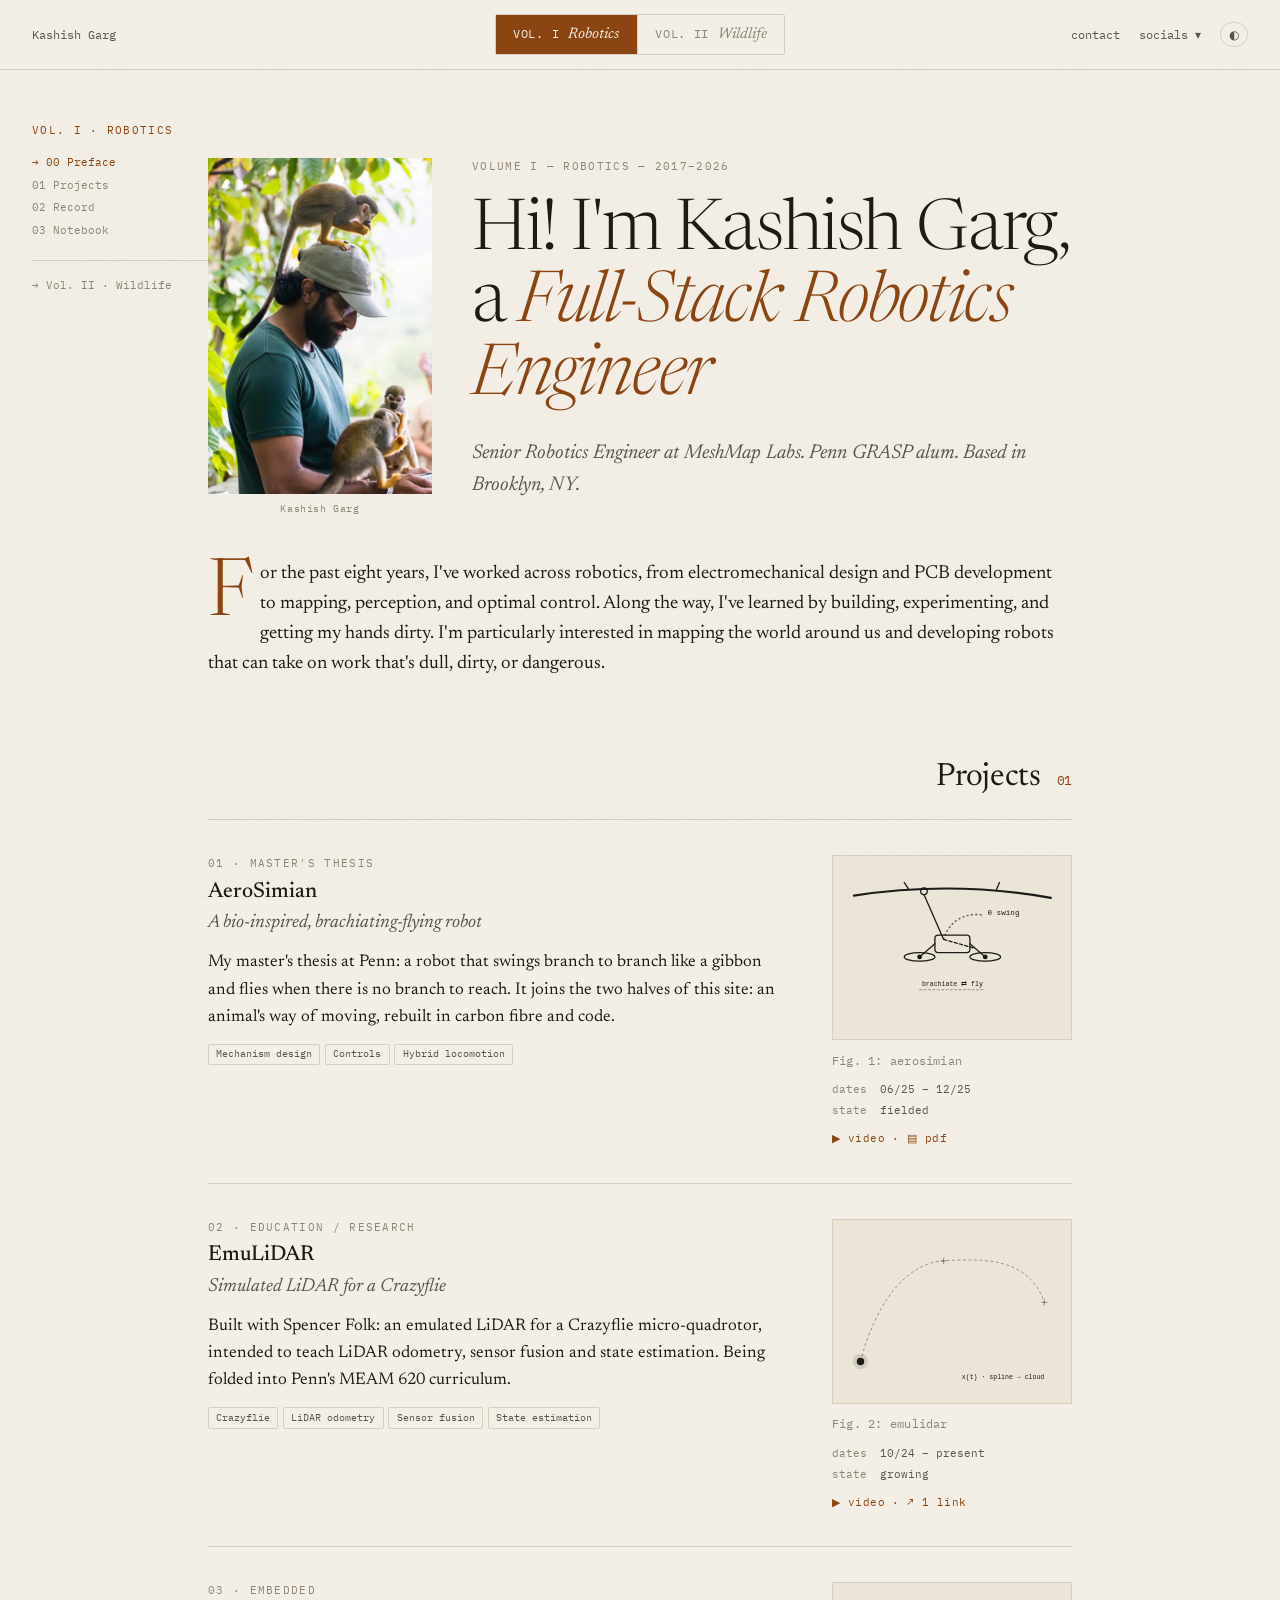
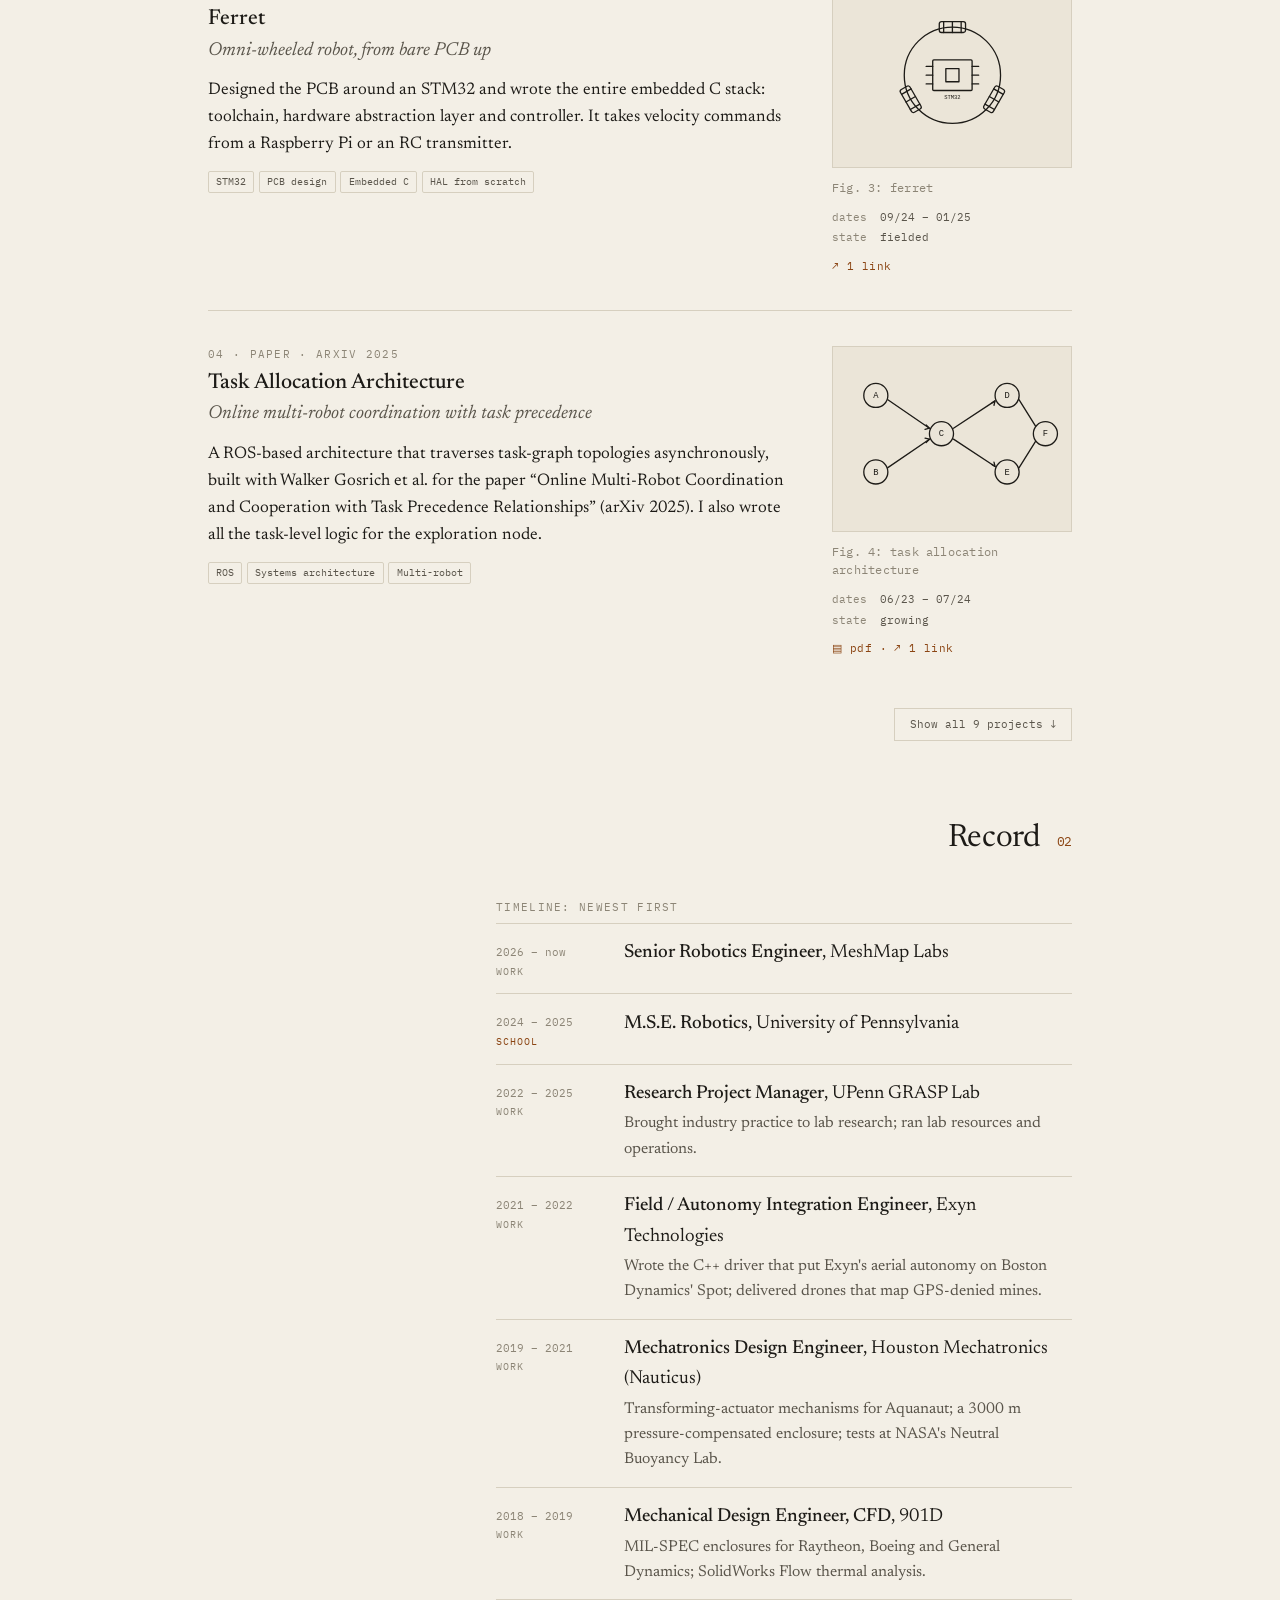
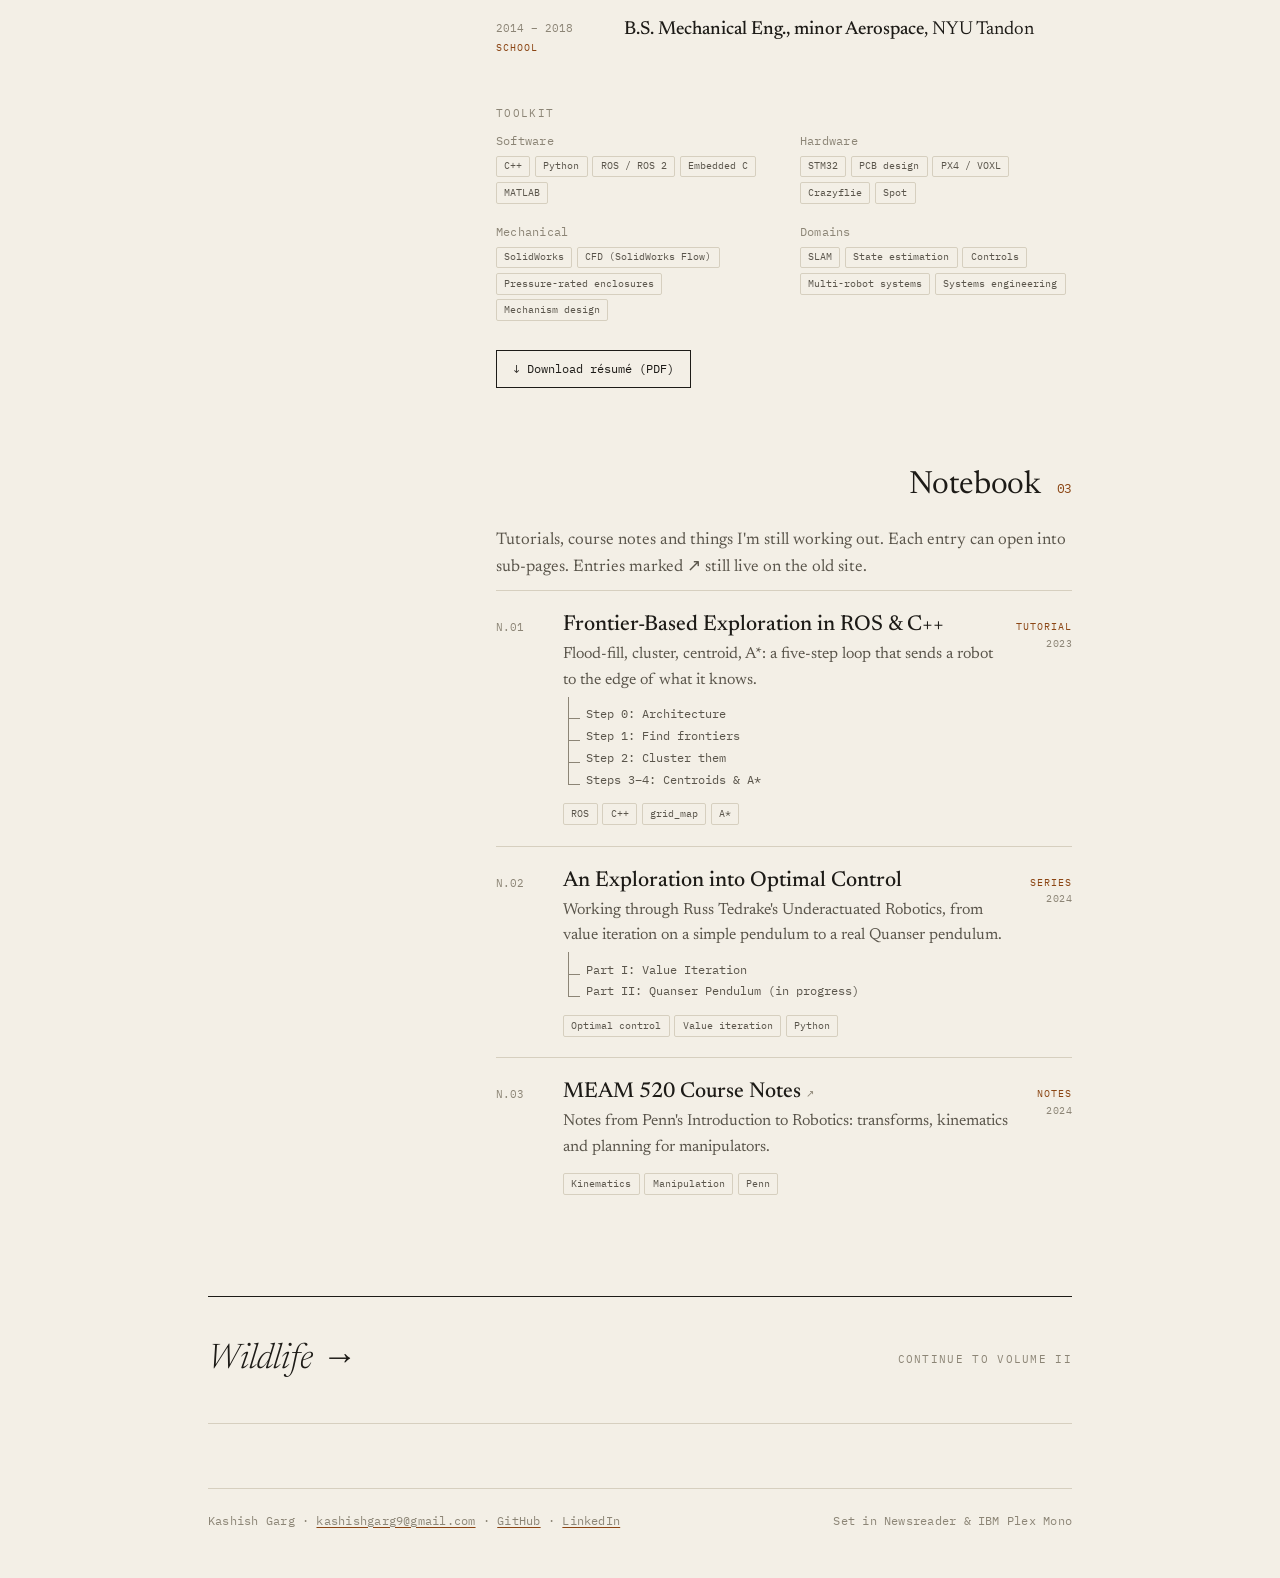
==== commit 2b420672: "seo and headshot removal" ====
--- a/index.html
+++ b/index.html
@@ -4,7 +4,76 @@
 <meta charset="utf-8">
 <meta name="referrer" content="strict-origin-when-cross-origin">
 <meta name="viewport" content="width=device-width, initial-scale=1">
-<title>Kashish Garg</title>
+<title>Kashish Garg · Robotics Engineer &amp; Wildlife Videographer, Brooklyn NY</title>
+<meta name="description" content="Kashish Garg is a Brooklyn-based senior robotics engineer (UPenn GRASP M.S.E. Robotics) working on aerial, subsea and legged robots, and a wildlife videographer and photographer filming urban wildlife in Prospect Park and around New York City.">
+<meta name="author" content="Kashish Garg">
+<link rel="canonical" href="https://kashishgarg.com/">
+<link rel="icon" href="logo.png" type="image/png">
+<link rel="apple-touch-icon" href="assets/brand/apple-touch-icon.png">
+<meta property="og:type" content="profile">
+<meta property="og:site_name" content="Kashish Garg">
+<meta property="og:title" content="Kashish Garg · Robotics Engineer &amp; Wildlife Videographer">
+<meta property="og:description" content="Senior robotics engineer and Brooklyn wildlife videographer and photographer. Robotics projects, résumé and tutorials, plus urban wildlife films and a species log from Prospect Park and NYC.">
+<meta property="og:url" content="https://kashishgarg.com/">
+<meta property="og:image" content="https://kashishgarg.com/assets/brand/og.jpg">
+<meta property="og:image:width" content="1200">
+<meta property="og:image:height" content="630">
+<meta property="og:image:alt" content="Kashish Garg with a squirrel monkey perched on his cap">
+<meta property="profile:first_name" content="Kashish">
+<meta property="profile:last_name" content="Garg">
+<meta name="twitter:card" content="summary_large_image">
+<meta name="twitter:title" content="Kashish Garg · Robotics Engineer &amp; Wildlife Videographer">
+<meta name="twitter:description" content="Senior robotics engineer and Brooklyn wildlife videographer and photographer.">
+<meta name="twitter:image" content="https://kashishgarg.com/assets/brand/og.jpg">
+<script type="application/ld+json">
+{
+  "@context": "https://schema.org",
+  "@graph": [
+    {
+      "@type": "WebSite",
+      "@id": "https://kashishgarg.com/#website",
+      "url": "https://kashishgarg.com/",
+      "name": "Kashish Garg",
+      "about": { "@id": "https://kashishgarg.com/#person" }
+    },
+    {
+      "@type": "ProfilePage",
+      "@id": "https://kashishgarg.com/#profile",
+      "url": "https://kashishgarg.com/",
+      "name": "Kashish Garg · Robotics Engineer & Wildlife Videographer, Brooklyn NY",
+      "isPartOf": { "@id": "https://kashishgarg.com/#website" },
+      "mainEntity": { "@id": "https://kashishgarg.com/#person" },
+      "primaryImageOfPage": "https://kashishgarg.com/assets/brand/og.jpg"
+    },
+    {
+      "@type": "Person",
+      "@id": "https://kashishgarg.com/#person",
+      "name": "Kashish Garg",
+      "url": "https://kashishgarg.com/",
+      "image": "https://kashishgarg.com/assets/brand/monkeyland.webp",
+      "jobTitle": ["Senior Robotics Engineer", "Wildlife Videographer", "Wildlife Photographer"],
+      "description": "Brooklyn-based robotics engineer working across aerial, subsea and legged robots, and an urban wildlife videographer and photographer.",
+      "worksFor": { "@type": "Organization", "name": "MeshMap Labs", "url": "https://www.meshmap.com/" },
+      "alumniOf": [
+        { "@type": "CollegeOrUniversity", "name": "University of Pennsylvania", "url": "https://www.upenn.edu/" },
+        { "@type": "CollegeOrUniversity", "name": "New York University Tandon School of Engineering", "url": "https://engineering.nyu.edu/" }
+      ],
+      "homeLocation": {
+        "@type": "Place",
+        "name": "Brooklyn, New York",
+        "address": { "@type": "PostalAddress", "addressLocality": "Brooklyn", "addressRegion": "NY", "addressCountry": "US" }
+      },
+      "knowsAbout": ["Robotics", "Robotics engineering", "Aerial robotics", "Subsea robotics", "Legged robots", "SLAM", "State estimation", "Controls", "Optimal control", "Embedded systems", "PCB design", "ROS", "C++", "Mechatronics", "Wildlife videography", "Wildlife filmmaking", "Wildlife photography", "Bird photography", "Urban wildlife"],
+      "sameAs": [
+        "https://www.linkedin.com/in/kashishgarg/",
+        "https://github.com/kashishkebab9",
+        "https://www.instagram.com/gibbons_n_gargoyles/",
+        "https://www.youtube.com/@gibbons_n_gargoyles"
+      ]
+    }
+  ]
+}
+</script>
 <link rel="preconnect" href="https://fonts.googleapis.com">
 <link href="https://fonts.googleapis.com/css2?family=Newsreader:ital,opsz,wght@0,6..72,300..600;1,6..72,300..500&family=IBM+Plex+Mono:wght@400;500&display=swap" rel="stylesheet">
 <style>
@@ -466,7 +535,7 @@
       <span>Kashish Garg</span></a>
     <div class="cap" style="margin-bottom:1.3rem">Volume I — Robotics — 2017–2026</div>
     <h1>Hi! I'm Kashish Garg, a <em> Full-Stack Robotics Engineer</em></h1>
-    <p class="dek">Senior Robotics Engineer at MeshMap Labs. Penn GRASP alum.</p>
+    <p class="dek">Senior Robotics Engineer at MeshMap Labs. Penn GRASP alum. Based in Brooklyn, NY.</p>
   </header>
   <div class="sn-wrap wide">
     <p class="lede">For the past eight years, I've worked across robotics, from electromechanical design and PCB development to mapping, perception, and optimal control. Along the way, I've learned by building, experimenting, and getting my hands dirty. I'm particularly interested in mapping the world around us and developing robots that can take on work that's dull, dirty, or dangerous.</p>
@@ -510,7 +579,7 @@
       <span>@gibbons_n_gargoyles</span></a>
     <div class="cap" style="margin-bottom:1.3rem">Volume II — Wildlife — 2025–2026</div>
     <h1>Wildlife Filmmaking and Photography, <em>in urban environments</em></h1>
-    <p class="dek">Photographs and a running species log from Prospect Park, Central Park, the Bronx and wherever else I can bring a camera.</p>
+    <p class="dek">A Brooklyn wildlife videographer and photographer's films, photographs and running species log from Prospect Park, Central Park, the Bronx and wherever else I can bring a camera.</p>
     <div class="meta"><span class="mono" id="w-count"></span><span class="mono">◦ Sony α7R IV</span><span class="mono">◦ Brooklyn, NY</span></div>
   </header>
   <div class="sn-wrap wide">
@@ -665,7 +734,8 @@
 const DEFAULTS=['Von der','Roseate','Arctic','American Robin','Brant','Osprey','Red-eared','Dragonfly','European Starling']
   .map(by).filter(Boolean).filter(w=>!HL.some(h=>h.name===w.name)).map(w=>asShot(w,w.photos[0]));
 const SHOTS=[...HL,...DEFAULTS].slice(0,MAX_PLATES);
-const shotImg=i=>`<img src="${SHOTS[i].src}" alt="${SHOTS[i].name}" data-shot="${i}">`;
+const shotImg=i=>{const s=SHOTS[i],loc=s.location&&s.location.replace(', United States','');
+  return `<img src="${s.src}" alt="${s.name}${loc?`, photographed in ${loc}`:''} by Kashish Garg" data-shot="${i}">`};
 const capT=g=>g.map(i=>`${SHOTS[i].name}${SHOTS[i].latin?` <i>${SHOTS[i].latin}</i>`:''}`).join('; ');
 const capX=i=>{const x=exif(SHOTS[i]);return x?`<span class="exif">${x}</span>`:''};
 function plates(){
